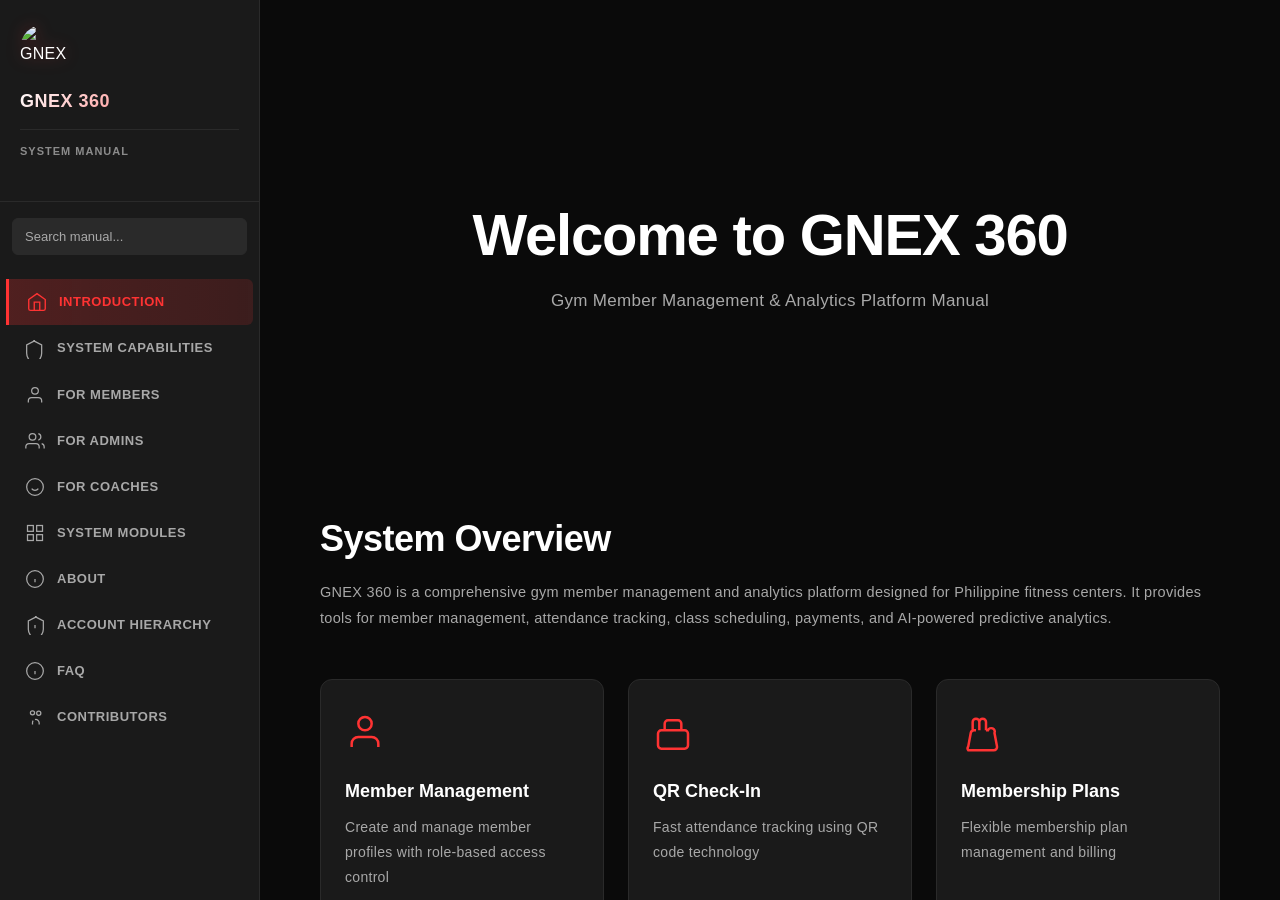
==== Gnex360/index.html @ acec3e0f "Add files via upload" ====
<!DOCTYPE html>
<html lang="en">
<head>
    <meta charset="UTF-8">
    <meta name="viewport" content="width=device-width, initial-scale=1.0">
    <title>GNEX 360 - System Manual</title>
    <link rel="stylesheet" href="styles.css">
</head>
<body>
    <div class="container">
        <!-- Sidebar -->
        <aside class="sidebar">
            <!-- Logo Section -->
            <div class="logo-section">
                <div class="logo-container">
                    <img src="https://scontent.fmnl37-1.fna.fbcdn.net/v/t39.30808-6/274223784_134055269112617_564558997834170197_n.jpg?stp=dst-jpg_s552x414_tt6&_nc_cat=106&ccb=1-7&_nc_sid=a5f93a&_nc_eui2=AeH3080H6c5a3eDKCH5z92EjWCpE5s9rPWRYKkTmz2s9ZCOV8AfojFHNvd81V0Xsh3YiDcoR2TvLpy9w9RnrKE6u&_nc_ohc=WpqHbt-pTloQ7kNvwGvZFoF&_nc_oc=AdqAHg1-_pejl3LGb_GkeNPD6ACOFh6kgPyV4IxXcHuhJ8oRmQb_7lHNhnO4PVf3rjY&_nc_zt=23&_nc_ht=scontent.fmnl37-1.fna&_nc_gid=y3ad-XZBX6ON-wD6HbSf5A&_nc_ss=7b2a8&oh=00_Af-70VdRPmS4MPUmzSLh8bioOigJ4PVKL8dpC4LrlKVVaA&oe=6A213E15" alt="GNEX 360" class="logo">
                </div>
                <h1 class="logo-text">GNEX 360</h1>
                <div class="divider"></div>
                <p class="subtitle">SYSTEM MANUAL</p>
            </div>

            <!-- Search -->
            <div class="search-box">
                <input type="text" placeholder="Search manual..." id="searchInput">
            </div>

            <!-- Navigation Menu -->
            <nav class="nav-menu">
                <a href="#introduction" class="nav-item active">
                    <svg class="icon" viewBox="0 0 24 24" fill="none" stroke="currentColor" stroke-width="2">
                        <path d="M3 9l9-7 9 7v11a2 2 0 0 1-2 2H5a2 2 0 0 1-2-2z"></path>
                        <polyline points="9 22 9 12 15 12 15 22"></polyline>
                    </svg>
                    <span class="label">INTRODUCTION</span>
                </a>
                <a href="#capabilities" class="nav-item">
                    <svg class="icon" viewBox="0 0 24 24" fill="none" stroke="currentColor" stroke-width="2">
                        <path d="M12 2L2 7v10c0 5.55 3.84 10.74 9 12 5.16-1.26 9-6.45 9-12V7l-10-5z"></path>
                    </svg>
                    <span class="label">SYSTEM CAPABILITIES</span>
                </a>
                <a href="#for-members" class="nav-item">
                    <svg class="icon" viewBox="0 0 24 24" fill="none" stroke="currentColor" stroke-width="2">
                        <path d="M20 21v-2a4 4 0 0 0-4-4H8a4 4 0 0 0-4 4v2"></path>
                        <circle cx="12" cy="7" r="4"></circle>
                    </svg>
                    <span class="label">FOR MEMBERS</span>
                </a>
                <a href="#for-admins" class="nav-item">
                    <svg class="icon" viewBox="0 0 24 24" fill="none" stroke="currentColor" stroke-width="2">
                        <path d="M17 21v-2a4 4 0 0 0-4-4H5a4 4 0 0 0-4 4v2"></path>
                        <circle cx="9" cy="7" r="4"></circle>
                        <path d="M23 21v-2a4 4 0 0 0-3-3.87"></path>
                        <path d="M16 3.13a4 4 0 0 1 0 7.75"></path>
                    </svg>
                    <span class="label">FOR ADMINS</span>
                </a>
                <a href="#for-coaches" class="nav-item">
                    <svg class="icon" viewBox="0 0 24 24" fill="none" stroke="currentColor" stroke-width="2">
                        <circle cx="12" cy="12" r="10"></circle>
                        <path d="M8 14s1.5 2 4 2 4-2 4-2"></path>
                        <line x1="9" y1="9" x2="9" y2="9.01"></line>
                        <line x1="15" y1="9" x2="15" y2="9.01"></line>
                    </svg>
                    <span class="label">FOR COACHES</span>
                </a>
                <a href="#modules" class="nav-item">
                    <svg class="icon" viewBox="0 0 24 24" fill="none" stroke="currentColor" stroke-width="2">
                        <rect x="3" y="3" width="7" height="7"></rect>
                        <rect x="14" y="3" width="7" height="7"></rect>
                        <rect x="14" y="14" width="7" height="7"></rect>
                        <rect x="3" y="14" width="7" height="7"></rect>
                    </svg>
                    <span class="label">SYSTEM MODULES</span>
                </a>
                <a href="#about" class="nav-item">
                    <svg class="icon" viewBox="0 0 24 24" fill="none" stroke="currentColor" stroke-width="2">
                        <circle cx="12" cy="12" r="10"></circle>
                        <line x1="12" y1="16" x2="12" y2="12"></line>
                        <line x1="12" y1="8" x2="12.01" y2="8"></line>
                    </svg>
                    <span class="label">ABOUT</span>
                </a>
                <a href="#hierarchy" class="nav-item">
                    <svg class="icon" viewBox="0 0 24 24" fill="none" stroke="currentColor" stroke-width="2">
                        <path d="M12 2L22 7v10c0 5.55-4.03 10.35-9 10.94-4.97-.59-9-5.39-9-10.94V7l10-5z"></path>
                        <line x1="12" y1="12" x2="12" y2="16"></line>
                    </svg>
                    <span class="label">ACCOUNT HIERARCHY</span>
                </a>
                <a href="#faq" class="nav-item">
                    <svg class="icon" viewBox="0 0 24 24" fill="none" stroke="currentColor" stroke-width="2">
                        <circle cx="12" cy="12" r="10"></circle>
                        <path d="M12 16v-4"></path>
                        <path d="M12 8h.01"></path>
                    </svg>
                    <span class="label">FAQ</span>
                </a>
                <a href="#contributors" class="nav-item">
                    <svg class="icon" viewBox="0 0 24 24" fill="none" stroke="currentColor" stroke-width="2">
                        <path d="M17 21v-2a4 4 0 0 0-5-3.87"></path>
                        <path d="M9 21v-2a4 4 0 0 1 .764-2.558"></path>
                        <circle cx="16.5" cy="7.5" r="2.5"></circle>
                        <circle cx="9" cy="7" r="2.5"></circle>
                    </svg>
                    <span class="label">CONTRIBUTORS</span>
                </a>
            </nav>
        </aside>

        <!-- Main Content -->
        <main class="main-content">
            <!-- Introduction Section -->
            <section class="content-section" id="introduction">
                <div class="hero-banner">
                    <h1>Welcome to GNEX 360</h1>
                    <p>Gym Member Management & Analytics Platform Manual</p>
                </div>

                <div class="content-wrapper">
                    <h2>System Overview</h2>
                    <p>GNEX 360 is a comprehensive gym member management and analytics platform designed for Philippine fitness centers. It provides tools for member management, attendance tracking, class scheduling, payments, and AI-powered predictive analytics.</p>
                    
                    <div class="features-grid">
                        <div class="feature-card">
                            <svg class="feature-icon" viewBox="0 0 24 24" fill="none" stroke="currentColor" stroke-width="2">
                                <path d="M20 21v-2a4 4 0 0 0-4-4H8a4 4 0 0 0-4 4v2"></path>
                                <circle cx="12" cy="7" r="4"></circle>
                            </svg>
                            <h3>Member Management</h3>
                            <p>Create and manage member profiles with role-based access control</p>
                        </div>
                        <div class="feature-card">
                            <svg class="feature-icon" viewBox="0 0 24 24" fill="none" stroke="currentColor" stroke-width="2">
                                <rect x="3" y="11" width="18" height="11" rx="2" ry="2"></rect>
                                <path d="M7 11V7a2 2 0 0 1 2-2h6a2 2 0 0 1 2 2v4"></path>
                            </svg>
                            <h3>QR Check-In</h3>
                            <p>Fast attendance tracking using QR code technology</p>
                        </div>
                        <div class="feature-card">
                            <svg class="feature-icon" viewBox="0 0 24 24" fill="none" stroke="currentColor" stroke-width="2">
                                <path d="M9 11H7.82a2 2 0 0 0-1.97 1.63l-1.5 8A2 2 0 0 0 4.37 23h15.26a2 2 0 0 0 1.97-2.37l-1.5-8A2 2 0 0 0 16.18 11H15m0 0V6a2 2 0 1 0-4 0v5m0 0V6a2 2 0 1 0-4 0v5"></path>
                            </svg>
                            <h3>Membership Plans</h3>
                            <p>Flexible membership plan management and billing</p>
                        </div>
                        <div class="feature-card">
                            <svg class="feature-icon" viewBox="0 0 24 24" fill="none" stroke="currentColor" stroke-width="2">
                                <line x1="12" y1="5" x2="12" y2="19"></line>
                                <polyline points="19 12 12 19 5 12"></polyline>
                            </svg>
                            <h3>Analytics</h3>
                            <p>AI-powered predictive analytics and reporting</p>
                        </div>
                    </div>
                </div>
            </section>

            <!-- Capabilities Section -->
            <section class="content-section" id="capabilities">
                <div class="content-wrapper">
                    <h2>System Capabilities</h2>
                    <p>GNEX 360 is built with comprehensive features to manage the full gym lifecycle.</p>
                    
                    <div class="capabilities-grid">
                        <div class="capability-card">
                            <div class="capability-header">
                                <svg class="capability-icon" viewBox="0 0 24 24" fill="none" stroke="currentColor" stroke-width="2">
                                    <path d="M20 21v-2a4 4 0 0 0-4-4H8a4 4 0 0 0-4 4v2"></path>
                                    <circle cx="12" cy="7" r="4"></circle>
                                </svg>
                            </div>
                            <h3>Member Management</h3>
                            <p>Create and manage a full hierarchy of member accounts with role-based access control.</p>
                            <div>
                                <a href="docs/member-management.html" class="view-docs-btn">View Docs -></a>
                            </div>
                        </div>
                        <div class="capability-card">
                            <div class="capability-header">
                                <svg class="capability-icon" viewBox="0 0 24 24" fill="none" stroke="currentColor" stroke-width="2">
                                    <rect x="3" y="11" width="18" height="11" rx="2" ry="2"></rect>
                                    <path d="M7 11V7a2 2 0 0 1 2-2h6a2 2 0 0 1 2 2v4"></path>
                                </svg>
                            </div>
                            <h3>QR Check-In System</h3>
                            <p>Fast and efficient attendance tracking using QR codes.</p>
                            <div>
                                <a href="docs/qr-checkin.html" class="view-docs-btn">View Docs -></a>
                            </div>
                        </div>
                        <div class="capability-card">
                            <div class="capability-header">
                                <svg class="capability-icon" viewBox="0 0 24 24" fill="none" stroke="currentColor" stroke-width="2">
                                    <path d="M19 11H5m14 0a2 2 0 0 1 2 2v6a2 2 0 0 1-2 2H5a2 2 0 0 1-2-2v-6a2 2 0 0 1 2-2m14 0V9a2 2 0 0 0-2-2M5 11V9a2 2 0 0 1 2-2m0 0V5a2 2 0 0 1 2-2h6a2 2 0 0 1 2 2v2M7 7h10"></path>
                                </svg>
                            </div>
                            <h3>Scheduling</h3>
                            <p>Manage class schedules and trainer availability.</p>
                            <div>
                                <a href="docs/scheduling.html" class="view-docs-btn">View Docs -></a>
                            </div>
                        </div>
                        <div class="capability-card">
                            <div class="capability-header">
                                <svg class="capability-icon" viewBox="0 0 24 24" fill="none" stroke="currentColor" stroke-width="2">
                                    <line x1="12" y1="5" x2="12" y2="19"></line>
                                    <polyline points="19 12 12 19 5 12"></polyline>
                                </svg>
                            </div>
                            <h3>Analytics & Reports</h3>
                            <p>Comprehensive reporting with predictive analytics.</p>
                            <div>
                                <a href="docs/analytics-reports.html" class="view-docs-btn">View Docs -></a>
                            </div>
                        </div>
                        <div class="capability-card">
                            <div class="capability-header">
                                <svg class="capability-icon" viewBox="0 0 24 24" fill="none" stroke="currentColor" stroke-width="2">
                                    <rect x="1" y="4" width="22" height="16" rx="2" ry="2"></rect>
                                    <path d="M1 10h22"></path>
                                </svg>
                            </div>
                            <h3>Payment Processing</h3>
                            <p>Secure payment integration for memberships and services.</p>
                            <div>
                                <a href="docs/payment-processing.html" class="view-docs-btn">View Docs -></a>
                            </div>
                        </div>
                        <div class="capability-card">
                            <div class="capability-header">
                                <svg class="capability-icon" viewBox="0 0 24 24" fill="none" stroke="currentColor" stroke-width="2">
                                    <path d="M12 22s8-4 8-10V5l-8-3-8 3v7c0 6 8 10 8 10z"></path>
                                </svg>
                            </div>
                            <h3>RBAC & Security</h3>
                            <p>Role-based access control with granular permissions.</p>
                            <div>
                                <a href="docs/rbac-security.html" class="view-docs-btn">View Docs -></a>
                            </div>
                        </div>
                    </div>
                </div>
            </section>

            <!-- For Members Section -->
            <section class="content-section" id="for-members">

    <div class="content-wrapper">

        <h2>For Members</h2>

        <p>
            Learn how to register, activate memberships,
            access QR check-in, manage payments,
            and track attendance.
        </p>

        <div class="workflow-steps">

            <div class="step">
                <div class="step-number">1</div>
                <h3>Register</h3>
            </div>

            <div class="step">
                <div class="step-number">2</div>
                <h3>Approval</h3>
            </div>

            <div class="step">
                <div class="step-number">3</div>
                <h3>QR Access</h3>
            </div>

            <div class="step">
                <div class="step-number">4</div>
                <h3>Gym Check-In</h3>
            </div>

        </div>

        <a href="guides/member-guide.html"
           class="view-docs-btn">
            Open Member Guide →
        </a>

    </div>

</section>

            <!-- For Admins Section -->
            <section class="content-section" id="for-admins">
                <div class="content-wrapper">
                    <h2>For Administrators</h2>
                    <p>Administrators oversee system operations including resource management, approvals, member management, and reporting.</p>
                    <p style="margin-top: 1rem;">Key responsibilities include:</p>
                    <ul class="admin-list">
                        <li>Manage member accounts and permissions</li>
                        <li>Approve membership requests and payments</li>
                        <li>Oversee class scheduling and coach assignments</li>
                        <li>Generate reports and analytics</li>
                        <li>Manage system settings and security</li>
                    </ul>
                </div>
                <a href="guides/admin-guide.html"
   class="view-docs-btn">
    Open Administrator Guide →
</a>
            </section>

            <!-- For Coaches Section -->
            <section class="content-section" id="for-coaches">
                <div class="content-wrapper">
                    <h2>For Coaches</h2>
                    <p>Coaches can manage their schedules, track member progress, and communicate with members through GNEX 360.</p>
                    <p style="margin-top: 1rem;">Coach features include:</p>
                    <ul class="coach-list">
                        <li>View and manage assigned classes</li>
                        <li>Track member attendance</li>
                        <li>Record member progress</li>
                        <li>Communicate with members</li>
                    </ul>
                </div>
                <a href="guides/coach-guide.html"
   class="view-docs-btn">
    Open Coach Guide →
</a>
            </section>

            <!-- Modules Section -->
            <section class="content-section" id="modules">
                <div class="content-wrapper">
                    <h2>System Modules</h2>
                    <p>GNEX 360 consists of modular components that work together seamlessly.</p>
                    
                    <div class="modules-grid">
                        <div class="module-card">
                            <h3>Members Module</h3>
                            <p>Manage member profiles, account creation, and member lifecycle.</p>
                            <span class="module-type">CORE</span>
                        </div>
                        <div class="module-card">
                            <h3>Employees Module</h3>
                            <p>Manage coaches and staff with role-based permissions.</p>
                            <span class="module-type">ADMIN</span>
                        </div>
                        <div class="module-card">
                            <h3>Memberships Module</h3>
                            <p>Create and manage membership plans and subscriptions.</p>
                            <span class="module-type">BILLING</span>
                        </div>
                        <div class="module-card">
                            <h3>Attendance Module</h3>
                            <p>Track member check-ins and attendance history.</p>
                            <span class="module-type">TRACKING</span>
                        </div>
                        <div class="module-card">
                            <h3>Analytics Module</h3>
                            <p>Generate reports and predictive analytics.</p>
                            <span class="module-type">INSIGHTS</span>
                        </div>
                        <div class="module-card">
                            <h3>Payments Module</h3>
                            <p>Process payments and manage billing.</p>
                            <span class="module-type">PAYMENTS</span>
                        </div>
                    </div>
                </div>
            </section>

            <!-- About Section -->
            <section class="content-section" id="about">
                <div class="content-wrapper">
                    <h2>About GNEX 360</h2>
                    
                    <div class="about-section">
                        <h3>System Purpose</h3>
                        <p>GNEX 360 is designed to bring structure, accountability, and clarity to how fitness centers manage members, staff, and resources. It replaces fragmented manual processes with a unified, professional platform.</p>
                    </div>

                    <div class="about-section">
                        <h3>Who It Serves</h3>
                        <p>GNEX 360 supports fitness center operators, coaches, and members by providing clear workflows for member registration, attendance tracking, scheduling, and analytics-driven insights.</p>
                    </div>

                    <div class="about-section">
                        <h3>Guiding Principles</h3>
                        <ul>
                            <li>Simplified member workflows</li>
                            <li>Role-based access and accountability</li>
                            <li>Transparent approval and tracking mechanisms</li>
                            <li>Comprehensive analytics and reporting</li>
                            <li>Security and data protection</li>
                        </ul>
                    </div>
                </div>
            </section>

            <!-- Account Hierarchy Section -->
            <section class="content-section" id="hierarchy">
                <div class="content-wrapper">
                    <h2>Account Hierarchy</h2>
                    <p>GNEX 360 follows a role-based hierarchy with defined access levels and permissions.</p>
                    
                    <div class="hierarchy-cards">
                        <div class="hierarchy-card">
                            <h3>Super Admin</h3>
                            <p>System-wide access and configuration</p>
                        </div>
                        <div class="hierarchy-card">
                            <h3>Admin</h3>
                            <p>Gym operations and member management</p>
                        </div>
                        <div class="hierarchy-card">
                            <h3>Coach</h3>
                            <p>Class scheduling and member tracking</p>
                        </div>
                        <div class="hierarchy-card">
                            <h3>Member</h3>
                            <p>Personal account and membership management</p>
                        </div>
                    </div>
                </div>
            </section>

            <!-- FAQ Section -->
            <section class="content-section" id="faq">
                <div class="content-wrapper">
                    <h2>Frequently Asked Questions</h2>
                    
                    <div class="faq-section">
                        <h3>For Members</h3>
                        <div class="faq-item">
                            <div class="faq-question">
                                <span class="faq-number">01</span>
                                <span>How do I register as a member?</span>
                            </div>
                            <div class="faq-answer">
                                <p>Visit the gym or use the GNEX 360 app to create an account. An administrator will verify your details and activate your membership.</p>
                            </div>
                        </div>
                        <div class="faq-item">
                            <div class="faq-question">
                                <span class="faq-number">02</span>
                                <span>Can I change my membership plan?</span>
                            </div>
                            <div class="faq-answer">
                                <p>Yes, you can request a plan change through your account. An administrator will review and approve the change.</p>
                            </div>
                        </div>
                        <div class="faq-item">
                            <div class="faq-question">
                                <span class="faq-number">03</span>
                                <span>How does QR check-in work?</span>
                            </div>
                            <div class="faq-answer">
                                <p>Simply scan the gym's QR code at check-in using the GNEX 360 app or a standard QR scanner. Your attendance will be automatically recorded.</p>
                            </div>
                        </div>
                        <div class="faq-item">
                            <div class="faq-question">
                                <span class="faq-number">04</span>
                                <span>Where can I view my progress?</span>
                            </div>
                            <div class="faq-answer">
                                <p>Your attendance history, progress tracking, and analytics are available in your member dashboard.</p>
                            </div>
                        </div>
                    </div>

                    <div class="faq-section">
                        <h3>For Administrators</h3>
                        <div class="faq-item">
                            <div class="faq-question">
                                <span class="faq-number">01</span>
                                <span>How do I approve member registrations?</span>
                            </div>
                            <div class="faq-answer">
                                <p>Navigate to the Approvals section in your admin dashboard. Review pending registrations and click Approve or Reject.</p>
                            </div>
                        </div>
                        <div class="faq-item">
                            <div class="faq-question">
                                <span class="faq-number">02</span>
                                <span>Can I generate attendance reports?</span>
                            </div>
                            <div class="faq-answer">
                                <p>Yes, the Reports module provides customizable attendance reports, member analytics, and billing summaries.</p>
                            </div>
                        </div>
                        <div class="faq-item">
                            <div class="faq-question">
                                <span class="faq-number">03</span>
                                <span>How do I manage coaches?</span>
                            </div>
                            <div class="faq-answer">
                                <p>Use the Employees module to add, edit, and manage coaches. Assign them to classes and set their permissions.</p>
                            </div>
                        </div>
                        <div class="faq-item">
                            <div class="faq-question">
                                <span class="faq-number">04</span>
                                <span>Is member data secure?</span>
                            </div>
                            <div class="faq-answer">
                                <p>Yes, GNEX 360 uses role-based access control, encryption, and follows security best practices to protect member data.</p>
                            </div>
                        </div>
                    </div>
                </div>
            </section>

            <!-- Contributors Section -->
            <section class="content-section" id="contributors">
                <div class="content-wrapper">
                    <h2>Our Team</h2>
                    <p>The team behind GNEX 360</p>
                    
                    <div class="contributors-grid">
                        <div class="contributor-card">
                            <div class="contributor-avatar">AD</div>
                            <h3>Adrian Aldave</h3>
                            <p>Project Manager <br> Developer
                            </p>
                        </div>
                        <div class="contributor-card">
                            <div class="contributor-avatar">KA</div>
                            <h3>Karmelo Andrei Cortes</h3>
                            <p>Full-stack Developer</p>
                        </div>
                        <div class="contributor-card">
                            <div class="contributor-avatar">PM</div>
                            <h3>Phol Mari Garcia</h3>
                            <p>QA Specialist</p>
                        </div>
                        <div class="contributor-card">
                            <div class="contributor-avatar">DC</div>
                            <h3>Dawn Carla Germones</h3>
                            <p>Documentation</p>
                        </div>
                    </div>
                </div>
            </section>

            <!-- Footer -->
            <footer class="footer">
                <p>&copy; 2026 GNEX 360. All rights reserved.</p>
            </footer>
        </main>
    </div>

    <script src="script.js"></script>
</body>
</html>
---- Gnex360/styles.css ----
* {
    margin: 0;
    padding: 0;
    box-sizing: border-box;
}

:root {
    --primary-red: #ff3333;
    --dark-bg: #0a0a0a;
    --gray-light: #1a1a1a;
    --gray-medium: #2a2a2a;
    --gray-dark: #333333;
    --text-primary: #ffffff;
    --text-secondary: #a8a8a8;
    --border-color: #2a2a2a;
    --accent-red: #ff4444;
}

html {
    scroll-behavior: smooth;
}

body {
    font-family: -apple-system, BlinkMacSystemFont, 'Segoe UI', Roboto, 'Helvetica Neue', sans-serif;
    background-color: var(--dark-bg);
    color: var(--text-primary);
    line-height: 1.7;
    letter-spacing: 0.3px;
    height: 100vh;
    overflow: hidden;
}

.container {
    display: flex;
    height: 100vh;
    width: 100%;
}

/* SIDEBAR */
.sidebar {
    width: 260px;
    background-color: var(--gray-light);
    border-right: 1px solid var(--border-color);
    padding: 0;
    display: flex;
    flex-direction: column;
    position: fixed;
    height: 100vh;
    left: 0;
    top: 0;
    z-index: 1000;
    overflow-y: auto;
    backdrop-filter: blur(10px);
}

.sidebar::-webkit-scrollbar {
    width: 6px;
}

.sidebar::-webkit-scrollbar-track {
    background: transparent;
}

.sidebar::-webkit-scrollbar-thumb {
    background: var(--gray-medium);
    border-radius: 3px;
}

.sidebar::-webkit-scrollbar-thumb:hover {
    background: var(--primary-red);
}

/* Logo Section */
.logo-section {
    padding: 28px 20px;
    border-bottom: 1px solid var(--border-color);
    flex-shrink: 0;
}

.logo-container {
    display: flex;
    width: 50px;
    height: 50px;
    margin-bottom: 14px;
    justify-content: center;
    align-content: center;
    transition: transform 0.3s ease;
}

.logo-container:hover {
    transform: scale(1.05);
}

.logo {
    width: 100px;
    height: 100px;
    object-fit: contain;
    border-radius: 50%;
    filter: drop-shadow(0 0 8px rgba(255, 51, 51, 0.3));
}

.logo-text {
    font-size: 16px;
    font-weight: 700;
    margin-bottom: 10px;
    letter-spacing: 0.8px;
    background: linear-gradient(135deg, var(--text-primary) 0%, var(--accent-red) 100%);
    -webkit-background-clip: text;
    -webkit-text-fill-color: transparent;
    background-clip: text;
}

.divider {
    width: 100%;
    height: 1px;
    background: linear-gradient(90deg, transparent, var(--border-color), transparent);
    margin: 12px 0;
}

.subtitle {
    font-size: 10px;
    letter-spacing: 1.5px;
    color: var(--text-secondary);
    text-transform: uppercase;
    font-weight: 700;
    opacity: 0.8;
}

/* Search Box */
.search-box {
    padding: 16px 12px;
    flex-shrink: 0;
}

.search-box input {
    width: 100%;
    background-color: rgba(42, 42, 42, 0.5);
    border: 1px solid var(--border-color);
    color: var(--text-primary);
    padding: 10px 12px;
    border-radius: 6px;
    font-size: 13px;
    transition: all 0.3s ease;
}

.search-box input::placeholder {
    color: var(--text-secondary);
}

.search-box input:focus {
    outline: none;
    border-color: var(--primary-red);
    background-color: rgba(255, 51, 51, 0.05);
    box-shadow: 0 0 0 3px rgba(255, 51, 51, 0.1);
}

/* Navigation Menu */
.nav-menu {
    flex: 1;
    display: flex;
    flex-direction: column;
    gap: 0;
    padding: 8px 0;
    overflow-y: auto;
}

.nav-menu::-webkit-scrollbar {
    width: 6px;
}

.nav-menu::-webkit-scrollbar-thumb {
    background: var(--gray-medium);
    border-radius: 3px;
}

.nav-item {
    display: flex;
    align-items: center;
    gap: 12px;
    padding: 13px 16px;
    color: var(--text-secondary);
    text-decoration: none;
    font-size: 13px;
    font-weight: 600;
    letter-spacing: 0.4px;
    cursor: pointer;
    transition: all 0.25s ease;
    border-left: 3px solid transparent;
    position: relative;
    margin: 0 6px;
    border-radius: 0 6px 6px 0;
}

.nav-item:hover {
    background-color: rgba(255, 51, 51, 0.08);
    color: var(--text-primary);
    padding-left: 18px;
}

.nav-item.active {
    background: linear-gradient(90deg, rgba(255, 51, 51, 0.15) 0%, rgba(255, 51, 51, 0.05) 100%);
    color: var(--primary-red);
    border-left-color: var(--primary-red);
    padding-left: 18px;
    font-weight: 700;
}

.nav-item .icon {
    width: 18px;
    height: 18px;
    flex-shrink: 0;
    stroke: currentColor;
    stroke-width: 1.5;
    transition: transform 0.2s ease;
}

.nav-item.active .icon {
    transform: scaleX(1.1);
}

.nav-item .label {
    white-space: nowrap;
    overflow: hidden;
    text-overflow: ellipsis;
}

/* MAIN CONTENT */
.main-content {
    flex: 1;
    margin-left: 260px;
    background-color: var(--dark-bg);
    overflow-y: auto;
    height: 100vh;
    scroll-behavior: smooth;
}

.main-content::-webkit-scrollbar {
    width: 8px;
}

.main-content::-webkit-scrollbar-track {
    background: transparent;
}

.main-content::-webkit-scrollbar-thumb {
    background: var(--gray-medium);
    border-radius: 4px;
}

.main-content::-webkit-scrollbar-thumb:hover {
    background: var(--primary-red);
}

/* Content Section */
.content-section {
    padding: 80px 60px;
    scroll-margin-top: 80px;
}

.content-wrapper {
    max-width: 1200px;
    margin: 0 auto;
    width: 100%;
}

/* Hero Banner */
.hero-banner {
    text-align: center;
    padding: 120px 40px;
    /* background: linear-gradient(
        135deg,
        rgba(255, 51, 51, 0.05) 0%,
        rgba(0, 0, 0, 0.5) 100%
    ); */
    background-image: url(https://i.pinimg.com/736x/f5/c8/16/f5c8168fe319e0aa392db6d4662c64bf.jpg);
    background-size: cover;
    background-position: center;
    background-repeat: no-repeat;
    border-radius: 12px;
    margin-bottom: 80px;
}

.hero-banner h1 {
    font-size: 58px;
    font-weight: 700;
    margin-bottom: 16px;
    letter-spacing: -1.2px;
    line-height: 1.2;
}

.hero-banner p {
    font-size: 17px;
    color: var(--text-secondary);
    max-width: 600px;
    margin: 0 auto;
    line-height: 1.8;
}

/* Headings */
h2 {
    font-size: 38px;
    font-weight: 700;
    margin-bottom: 20px;
    letter-spacing: -0.6px;
    line-height: 1.3;
}

h3 {
    font-size: 17px;
    font-weight: 700;
    letter-spacing: 0px;
}

p {
    color: var(--text-secondary);
    line-height: 1.8;
    margin-bottom: 16px;
    font-size: 14.5px;
}

/* Features Grid */
.features-grid {
    display: grid;
    grid-template-columns: repeat(auto-fit, minmax(280px, 1fr));
    gap: 20px;
    margin-top: 48px;
}

.feature-card {
    background-color: rgba(26, 26, 26, 0.5);
    border: 1px solid var(--border-color);
    padding: 32px 24px;
    border-radius: 12px;
    transition: all 0.35s cubic-bezier(0.33, 0.66, 0.66, 1);
}

.feature-card:hover {
    border-color: var(--primary-red);
    transform: translateY(-6px);
    background-color: rgba(26, 26, 26, 0.8);
    box-shadow: 0 16px 32px rgba(255, 51, 51, 0.15);
}

.feature-icon {
    width: 40px;
    height: 40px;
    color: var(--primary-red);
    margin-bottom: 18px;
    stroke-width: 1.5;
    transition: transform 0.3s ease;
}

.feature-card:hover .feature-icon {
    transform: scale(1.15);
}

.feature-card h3 {
    margin-bottom: 10px;
    color: var(--text-primary);
}

.feature-card p {
    font-size: 14px;
}

/* Capabilities Grid */
.capabilities-grid {
    display: grid;
    grid-template-columns: repeat(auto-fit, minmax(300px, 1fr));
    gap: 20px;
    margin-top: 48px;
}

.capability-card {
    background-color: rgba(26, 26, 26, 0.5);
    border: 1px solid var(--border-color);
    padding: 32px 24px;
    border-radius: 12px;
    transition: all 0.35s cubic-bezier(0.33, 0.66, 0.66, 1);
}

.capability-card:hover {
    border-color: var(--primary-red);
    background-color: rgba(255, 51, 51, 0.02);
    transform: translateY(-4px);
}

.capability-header {
    width: 52px;
    height: 52px;
    background: linear-gradient(135deg, rgba(255, 51, 51, 0.15), rgba(255, 51, 51, 0.05));
    border-radius: 10px;
    display: flex;
    align-items: center;
    justify-content: center;
    margin-bottom: 18px;
    transition: all 0.3s ease;
}

.capability-card:hover .capability-header {
    background: linear-gradient(135deg, rgba(255, 51, 51, 0.2), rgba(255, 51, 51, 0.1));
}

.capability-icon {
    width: 28px;
    height: 28px;
    color: var(--primary-red);
    stroke-width: 1.5;
}

.capability-card h3 {
    margin-bottom: 10px;
    color: var(--text-primary);
}

.capability-card p {
    font-size: 14px;
    margin-bottom: 16px;
}

.view-docs {
    color: var(--primary-red);
    text-decoration: none;
    font-size: 13px;
    font-weight: 700;
    transition: all 0.25s ease;
    display: inline-flex;
    align-items: center;
}

.view-docs:hover {
    margin-left: 6px;
    opacity: 0.8;
}
.view-docs-btn {
    display: inline-block;
    margin-top: 20px;
    padding: 10px 18px;

    background: rgba(255, 51, 51, 0.1);
    border: 1px solid rgba(255, 51, 51, 0.3);

    color: #ff3333;
    text-decoration: none;
    font-weight: 600;
    border-radius: 8px;

    transition: all 0.3s ease;
}

.view-docs-btn:hover {
    background: #ff3333;
    color: white;
    transform: translateY(-2px);
    box-shadow: 0 8px 20px rgba(255, 51, 51, 0.3);
}

/* Workflow Steps */
.workflow-steps {
    display: grid;
    grid-template-columns: repeat(auto-fit, minmax(240px, 1fr));
    gap: 24px;
    margin-top: 48px;
}

.step {
    background-color: rgba(26, 26, 26, 0.5);
    border: 1px solid var(--border-color);
    padding: 32px 24px;
    border-radius: 12px;
    text-align: center;
    transition: all 0.35s ease;
    position: relative;
}

.step:hover {
    border-color: var(--primary-red);
    transform: translateY(-4px);
}

.step-number {
    width: 52px;
    height: 52px;
    background: linear-gradient(135deg, var(--primary-red), var(--accent-red));
    color: white;
    border-radius: 50%;
    display: flex;
    align-items: center;
    justify-content: center;
    font-size: 24px;
    font-weight: 700;
    margin: 0 auto 18px;
    box-shadow: 0 8px 16px rgba(255, 51, 51, 0.3);
}

.step h3 {
    margin-bottom: 10px;
    color: var(--text-primary);
}

.step p {
    font-size: 14px;
}

/* Admin & Coach Lists */
.admin-list,
.coach-list {
    list-style: none;
    padding-left: 0;
    margin-top: 16px;
}

.admin-list li,
.coach-list li {
    padding: 10px 0 10px 28px;
    position: relative;
    color: var(--text-secondary);
    transition: all 0.2s ease;
}

.admin-list li:hover,
.coach-list li:hover {
    color: var(--text-primary);
    margin-left: 4px;
}

.admin-list li::before,
.coach-list li::before {
    content: '→';
    position: absolute;
    left: 0;
    color: var(--primary-red);
    font-weight: bold;
}

/* Modules Grid */
.modules-grid {
    display: grid;
    grid-template-columns: repeat(auto-fit, minmax(280px, 1fr));
    gap: 20px;
    margin-top: 48px;
}

.module-card {
    background-color: rgba(26, 26, 26, 0.5);
    border: 1px solid var(--border-color);
    padding: 28px 24px;
    border-radius: 12px;
    transition: all 0.35s cubic-bezier(0.33, 0.66, 0.66, 1);
}

.module-card:hover {
    border-color: var(--primary-red);
    transform: translateY(-4px);
}

.module-card h3 {
    margin-bottom: 10px;
    color: var(--text-primary);
}

.module-card p {
    font-size: 14px;
    margin-bottom: 16px;
}

.module-type {
    display: inline-block;
    font-size: 10px;
    font-weight: 700;
    letter-spacing: 1.2px;
    text-transform: uppercase;
    padding: 6px 12px;
    background: linear-gradient(135deg, rgba(255, 51, 51, 0.1), rgba(255, 51, 51, 0.05));
    color: var(--primary-red);
    border-radius: 4px;
    border: 1px solid rgba(255, 51, 51, 0.15);
}

/* About Sections */
.about-section {
    margin-bottom: 40px;
}

.about-section h3 {
    color: var(--primary-red);
    margin-bottom: 16px;
    font-size: 18px;
}

.about-section ul {
    list-style: none;
    padding-left: 0;
}

.about-section li {
    padding: 10px 0 10px 28px;
    position: relative;
    color: var(--text-secondary);
    transition: all 0.2s ease;
}

.about-section li:hover {
    color: var(--text-primary);
    margin-left: 4px;
}

.about-section li::before {
    content: '✓';
    position: absolute;
    left: 0;
    color: var(--primary-red);
    font-weight: bold;
}

/* Hierarchy Cards */
.hierarchy-cards {
    display: grid;
    grid-template-columns: repeat(auto-fit, minmax(220px, 1fr));
    gap: 20px;
    margin-top: 48px;
}

.hierarchy-card {
    background: linear-gradient(135deg, rgba(255, 51, 51, 0.08) 0%, transparent 100%);
    border: 1px solid var(--border-color);
    padding: 28px 24px;
    border-radius: 12px;
    text-align: center;
    transition: all 0.35s ease;
}

.hierarchy-card:hover {
    border-color: var(--primary-red);
    transform: translateY(-4px);
    background: linear-gradient(135deg, rgba(255, 51, 51, 0.12) 0%, rgba(255, 51, 51, 0.02) 100%);
}

.hierarchy-card h3 {
    margin-bottom: 10px;
    color: var(--primary-red);
}

.hierarchy-card p {
    font-size: 14px;
}

/* FAQ Section */
.faq-section {
    margin-bottom: 48px;
}

.faq-section h3 {
    color: var(--primary-red);
    margin-bottom: 24px;
    font-size: 18px;
}

.faq-item {
    background-color: rgba(26, 26, 26, 0.5);
    border: 1px solid var(--border-color);
    border-radius: 10px;
    margin-bottom: 12px;
    overflow: hidden;
    transition: all 0.25s ease;
}

.faq-item:hover {
    border-color: var(--primary-red);
    background-color: rgba(26, 26, 26, 0.7);
}

.faq-question {
    display: flex;
    align-items: center;
    gap: 16px;
    padding: 20px 24px;
    cursor: pointer;
    font-weight: 600;
    font-size: 15px;
    user-select: none;
    transition: all 0.2s ease;
    color: var(--text-primary);
}

.faq-question:hover {
    background-color: rgba(255, 51, 51, 0.05);
}

.faq-number {
    color: var(--primary-red);
    font-weight: 700;
    font-size: 16px;
    flex-shrink: 0;
    display: flex;
    align-items: center;
    justify-content: center;
    width: 28px;
    height: 28px;
    border-radius: 50%;
    background-color: rgba(255, 51, 51, 0.1);
}

.faq-answer {
    max-height: 0;
    overflow: hidden;
    opacity: 0;
    padding: 0 24px;
    transition: all 0.3s ease;
    color: var(--text-secondary);
}

.faq-answer p {
    margin-bottom: 0;
}

.faq-item.open .faq-answer {
    max-height: 500px;
    opacity: 1;
    padding: 0 24px 20px 24px;
}

/* Contributors Grid */
.contributors-grid {
    display: grid;
    grid-template-columns: repeat(auto-fit, minmax(220px, 1fr));
    gap: 20px;
    margin-top: 48px;
}

.contributor-card {
    background-color: rgba(26, 26, 26, 0.5);
    border: 1px solid var(--border-color);
    padding: 28px 24px;
    border-radius: 12px;
    text-align: center;
    transition: all 0.35s cubic-bezier(0.33, 0.66, 0.66, 1);
}

.contributor-card:hover {
    border-color: var(--primary-red);
    transform: translateY(-6px);
    background-color: rgba(26, 26, 26, 0.8);
}

.contributor-avatar {
    width: 64px;
    height: 64px;
    background: linear-gradient(135deg, var(--primary-red), var(--accent-red));
    border-radius: 50%;
    display: flex;
    align-items: center;
    justify-content: center;
    font-weight: 700;
    font-size: 20px;
    margin: 0 auto 16px;
    color: white;
    box-shadow: 0 8px 16px rgba(255, 51, 51, 0.25);
    transition: transform 0.3s ease;
}

.contributor-card:hover .contributor-avatar {
    transform: scale(1.1);
}

.contributor-card h3 {
    margin-bottom: 6px;
    color: var(--text-primary);
}

.contributor-card p {
    font-size: 13px;
    color: var(--text-secondary);
}

/* Footer */
.footer {
    background-color: rgba(26, 26, 26, 0.5);
    border-top: 1px solid var(--border-color);
    padding: 32px 24px;
    text-align: center;
    color: var(--text-secondary);
    font-size: 13px;
}

/* Responsive */
@media (max-width: 1024px) {
    .content-section {
        padding: 60px 40px;
    }

    h2 {
        font-size: 32px;
    }

    .hero-banner {
        padding: 100px 30px;
    }

    .hero-banner h1 {
        font-size: 44px;
    }
}

@media (max-width: 768px) {
    .sidebar {
        width: 240px;
    }

    .main-content {
        margin-left: 240px;
    }

    .content-section {
        padding: 40px 24px;
    }

    h2 {
        font-size: 26px;
    }

    .features-grid,
    .capabilities-grid,
    .modules-grid,
    .hierarchy-cards,
    .contributors-grid {
        grid-template-columns: 1fr;
    }

    .hero-banner h1 {
        font-size: 36px;
    }

    .hero-banner p {
        font-size: 15px;
    }
}

@media (max-width: 480px) {
    .sidebar {
        width: 0;
        transform: translateX(-100%);
        transition: transform 0.3s ease;
        z-index: 2000;
    }

    .sidebar.active {
        width: 240px;
        transform: translateX(0);
    }

    .main-content {
        margin-left: 0;
    }

    .content-section {
        padding: 24px 16px;
    }

    h2 {
        font-size: 22px;
    }

    .hero-banner h1 {
        font-size: 28px;
    }

    .hero-banner p {
        font-size: 13px;
    }
}

.container {
    display: flex;
    height: 100vh;
}

/* SIDEBAR */
.sidebar {
    width: 260px;
    background-color: var(--gray-light);
    border-right: 1px solid var(--border-color);
    padding: 0;
    display: flex;
    flex-direction: column;
    position: fixed;
    height: 100vh;
    left: 0;
    top: 0;
    z-index: 1000;
    overflow-y: auto;
}

.sidebar::-webkit-scrollbar {
    width: 6px;
}

.sidebar::-webkit-scrollbar-track {
    background: transparent;
}

.sidebar::-webkit-scrollbar-thumb {
    background: var(--gray-medium);
    border-radius: 3px;
}

.sidebar::-webkit-scrollbar-thumb:hover {
    background: var(--primary-red);
}

/* Logo Section */
.logo-section {
    padding: 24px 20px;
    border-bottom: 1px solid var(--border-color);
    flex-shrink: 0;
}

.logo-container {
    width: 50px;
    height: 50px;
    margin-bottom: 12px;
}

.logo {
    width: 100%;
    height: 100%;
    object-fit: contain;
}

.logo-text {
    font-size: 18px;
    font-weight: 700;
    margin-bottom: 12px;
    letter-spacing: 0.5px;
}

.divider {
    width: 100%;
    height: 1px;
    background: var(--border-color);
    margin: 12px 0;
}

.subtitle {
    font-size: 11px;
    letter-spacing: 1px;
    color: var(--text-secondary);
    text-transform: uppercase;
    font-weight: 600;
}

/* Search Box */
.search-box {
    padding: 16px 12px;
    flex-shrink: 0;
}

.search-box input {
    width: 100%;
    background-color: var(--gray-medium);
    border: 1px solid var(--border-color);
    color: var(--text-primary);
    padding: 10px 12px;
    border-radius: 6px;
    font-size: 13px;
    transition: all 0.2s ease;
}

.search-box input::placeholder {
    color: var(--text-secondary);
}

.search-box input:focus {
    outline: none;
    border-color: var(--primary-red);
    background-color: var(--dark-bg);
}

/* Navigation Menu */
.nav-menu {
    flex: 1;
    display: flex;
    flex-direction: column;
    gap: 0;
    padding: 8px 0;
    overflow-y: auto;
}

.nav-menu::-webkit-scrollbar {
    width: 6px;
}

.nav-menu::-webkit-scrollbar-thumb {
    background: var(--gray-medium);
    border-radius: 3px;
}

.nav-item {
    display: flex;
    align-items: center;
    gap: 12px;
    padding: 12px 16px;
    color: var(--text-secondary);
    text-decoration: none;
    font-size: 13px;
    font-weight: 600;
    letter-spacing: 0.5px;
    cursor: pointer;
    transition: all 0.2s ease;
    border-left: 3px solid transparent;
    position: relative;
}

.nav-item:hover {
    background-color: var(--gray-medium);
    color: var(--text-primary);
}

.nav-item.active {
    background-color: rgba(255, 51, 51, 0.1);
    color: var(--primary-red);
    border-left-color: var(--primary-red);
}

.nav-item .icon {
    width: 20px;
    height: 20px;
    flex-shrink: 0;
    stroke: currentColor;
}

.nav-item .label {
    white-space: nowrap;
    overflow: hidden;
    text-overflow: ellipsis;
}

/* MAIN CONTENT */
.main-content {
    flex: 1;
    margin-left: 260px;
    background-color: var(--dark-bg);
    overflow-y: auto;
    height: 100vh;
    scroll-behavior: smooth;
}

.main-content::-webkit-scrollbar {
    width: 8px;
}

.main-content::-webkit-scrollbar-track {
    background: transparent;
}

.main-content::-webkit-scrollbar-thumb {
    background: var(--gray-medium);
    border-radius: 4px;
}

.main-content::-webkit-scrollbar-thumb:hover {
    background: var(--primary-red);
}

/* Content Section */
.content-section {
    padding: 80px 60px;
    scroll-margin-top: 80px;
}

.content-wrapper {
    max-width: 1200px;
    margin: 0 auto;
    width: 100%;
}

/* Headings */
h2 {
    font-size: 36px;
    font-weight: 700;
    margin-bottom: 16px;
    letter-spacing: -0.5px;
}

h3 {
    font-size: 18px;
    font-weight: 600;
}

p {
    color: var(--text-secondary);
    line-height: 1.8;
    margin-bottom: 16px;
}

/* Features Grid */
.features-grid {
    display: grid;
    grid-template-columns: repeat(auto-fit, minmax(280px, 1fr));
    gap: 24px;
    margin-top: 48px;
}

.feature-card {
    background-color: var(--gray-light);
    border: 1px solid var(--border-color);
    padding: 32px 24px;
    border-radius: 12px;
    transition: all 0.3s ease;
}

.feature-card:hover {
    border-color: var(--primary-red);
    transform: translateY(-4px);
    box-shadow: 0 12px 24px rgba(255, 51, 51, 0.1);
}

.feature-icon {
    width: 40px;
    height: 40px;
    color: var(--primary-red);
    margin-bottom: 16px;
    stroke-width: 1.5;
}

.feature-card h3 {
    margin-bottom: 8px;
}

.feature-card p {
    font-size: 14px;
}

/* Capabilities Grid */
.capabilities-grid {
    display: grid;
    grid-template-columns: repeat(auto-fit, minmax(300px, 1fr));
    gap: 24px;
    margin-top: 48px;
}

.capability-card {
    background-color: var(--gray-light);
    border: 1px solid var(--border-color);
    padding: 32px 24px;
    border-radius: 12px;
    transition: all 0.3s ease;
}

.capability-card:hover {
    border-color: var(--primary-red);
    background-color: rgba(255, 51, 51, 0.05);
}

.capability-header {
    width: 48px;
    height: 48px;
    background-color: var(--gray-medium);
    border-radius: 8px;
    display: flex;
    align-items: center;
    justify-content: center;
    margin-bottom: 16px;
}

.capability-icon {
    width: 28px;
    height: 28px;
    color: var(--primary-red);
    stroke-width: 1.5;
}

.capability-card h3 {
    margin-bottom: 8px;
}

.capability-card p {
    font-size: 14px;
    margin-bottom: 16px;
}

.view-docs {
    color: var(--primary-red);
    text-decoration: none;
    font-size: 13px;
    font-weight: 600;
    transition: all 0.2s ease;
}

.view-docs:hover {
    margin-left: 4px;
}

/* Workflow Steps */
.workflow-steps {
    display: grid;
    grid-template-columns: repeat(auto-fit, minmax(250px, 1fr));
    gap: 32px;
    margin-top: 48px;
}

.step {
    background-color: var(--gray-light);
    border: 1px solid var(--border-color);
    padding: 32px 24px;
    border-radius: 12px;
    text-align: center;
    position: relative;
}

.step-number {
    width: 50px;
    height: 50px;
    background: linear-gradient(135deg, var(--primary-red), rgba(255, 51, 51, 0.7));
    color: white;
    border-radius: 50%;
    display: flex;
    align-items: center;
    justify-content: center;
    font-size: 24px;
    font-weight: 700;
    margin: 0 auto 16px;
}

.step h3 {
    margin-bottom: 8px;
}

.step p {
    font-size: 14px;
}

/* Admin & Coach Lists */
.admin-list,
.coach-list {
    list-style: none;
    padding-left: 0;
    margin-top: 16px;
}

.admin-list li,
.coach-list li {
    padding: 8px 0 8px 28px;
    position: relative;
    color: var(--text-secondary);
}

.admin-list li::before,
.coach-list li::before {
    content: '•';
    position: absolute;
    left: 8px;
    color: var(--primary-red);
    font-weight: bold;
}

/* Modules Grid */
.modules-grid {
    display: grid;
    grid-template-columns: repeat(auto-fit, minmax(280px, 1fr));
    gap: 24px;
    margin-top: 48px;
}

.module-card {
    background-color: var(--gray-light);
    border: 1px solid var(--border-color);
    padding: 28px 24px;
    border-radius: 12px;
    transition: all 0.3s ease;
}

.module-card:hover {
    border-color: var(--primary-red);
}

.module-card h3 {
    margin-bottom: 8px;
}

.module-card p {
    font-size: 14px;
    margin-bottom: 16px;
}

.module-type {
    display: inline-block;
    font-size: 11px;
    font-weight: 700;
    letter-spacing: 1px;
    text-transform: uppercase;
    padding: 4px 12px;
    background-color: rgba(255, 51, 51, 0.1);
    color: var(--primary-red);
    border-radius: 4px;
}

/* About Sections */
.about-section {
    margin-bottom: 32px;
}

.about-section h3 {
    color: var(--primary-red);
    margin-bottom: 12px;
    font-size: 18px;
}

.about-section ul {
    list-style: none;
    padding-left: 0;
}

.about-section li {
    padding: 8px 0 8px 28px;
    position: relative;
    color: var(--text-secondary);
}

.about-section li::before {
    content: '✓';
    position: absolute;
    left: 0;
    color: var(--primary-red);
    font-weight: bold;
}

/* Hierarchy Cards */
.hierarchy-cards {
    display: grid;
    grid-template-columns: repeat(auto-fit, minmax(220px, 1fr));
    gap: 24px;
    margin-top: 48px;
}

.hierarchy-card {
    background: linear-gradient(135deg, rgba(255, 51, 51, 0.05) 0%, transparent 100%);
    border: 1px solid var(--border-color);
    padding: 28px 24px;
    border-radius: 12px;
    text-align: center;
    transition: all 0.3s ease;
}

.hierarchy-card:hover {
    border-color: var(--primary-red);
    transform: translateY(-2px);
}

.hierarchy-card h3 {
    margin-bottom: 8px;
    color: var(--primary-red);
}

.hierarchy-card p {
    font-size: 14px;
}

/* FAQ Section */
.faq-section {
    margin-bottom: 48px;
}

.faq-section h3 {
    color: var(--primary-red);
    margin-bottom: 20px;
    font-size: 18px;
}

.faq-item {
    background-color: var(--gray-light);
    border: 1px solid var(--border-color);
    border-radius: 8px;
    margin-bottom: 12px;
    overflow: hidden;
    transition: all 0.2s ease;
}

.faq-item:hover {
    border-color: var(--primary-red);
}

.faq-question {
    display: flex;
    align-items: center;
    gap: 16px;
    padding: 20px 24px;
    cursor: pointer;
    font-weight: 600;
    font-size: 15px;
    user-select: none;
    transition: all 0.2s ease;
}

.faq-question:hover {
    background-color: var(--gray-medium);
}

.faq-number {
    color: var(--primary-red);
    font-weight: 700;
    font-size: 16px;
    flex-shrink: 0;
}

.faq-answer {
    max-height: 0;
    overflow: hidden;
    opacity: 0;
    padding: 0 24px;
    transition: all 0.3s ease;
    color: var(--text-secondary);
}

.faq-answer p {
    margin-bottom: 0;
}

.faq-item.open .faq-answer {
    max-height: 500px;
    opacity: 1;
    padding: 0 24px 20px 24px;
}

/* Contributors Grid */
.contributors-grid {
    display: grid;
    grid-template-columns: repeat(auto-fit, minmax(220px, 1fr));
    gap: 24px;
    margin-top: 48px;
}

.contributor-card {
    background-color: var(--gray-light);
    border: 1px solid var(--border-color);
    padding: 28px 24px;
    border-radius: 12px;
    text-align: center;
    transition: all 0.3s ease;
}

.contributor-card:hover {
    border-color: var(--primary-red);
    transform: translateY(-4px);
}

.contributor-avatar {
    width: 60px;
    height: 60px;
    background: linear-gradient(135deg, var(--primary-red), rgba(255, 51, 51, 0.6));
    border-radius: 50%;
    display: flex;
    align-items: center;
    justify-content: center;
    font-weight: 700;
    font-size: 18px;
    margin: 0 auto 16px;
    color: white;
}

.contributor-card h3 {
    margin-bottom: 4px;
}

.contributor-card p {
    font-size: 13px;
    color: var(--text-secondary);
}

/* Footer */
.footer {
    background-color: var(--gray-light);
    border-top: 1px solid var(--border-color);
    padding: 24px;
    text-align: center;
    color: var(--text-secondary);
    font-size: 13px;
}

/* Responsive */
@media (max-width: 1024px) {
    .content-section {
        padding: 60px 40px;
    }

    h2 {
        font-size: 28px;
    }

    .hero-banner {
        padding: 80px 30px;
    }

    .hero-banner h1 {
        font-size: 40px;
    }
}

@media (max-width: 768px) {
    .sidebar {
        width: 240px;
    }

    .main-content {
        margin-left: 240px;
    }

    .content-section {
        padding: 40px 24px;
    }

    h2 {
        font-size: 24px;
    }

    .features-grid,
    .capabilities-grid,
    .modules-grid,
    .hierarchy-cards,
    .contributors-grid {
        grid-template-columns: 1fr;
    }

    .hero-banner h1 {
        font-size: 32px;
    }

    .hero-banner p {
        font-size: 16px;
    }
}

@media (max-width: 480px) {
    .sidebar {
        width: 0;
        transform: translateX(-100%);
        transition: transform 0.3s ease;
        z-index: 2000;
    }

    .sidebar.active {
        width: 240px;
        transform: translateX(0);
    }

    .main-content {
        margin-left: 0;
    }

    .content-section {
        padding: 24px 16px;
    }

    h2 {
        font-size: 20px;
    }

    .hero-banner h1 {
        font-size: 24px;
    }

    .hero-banner p {
        font-size: 14px;
    }
}
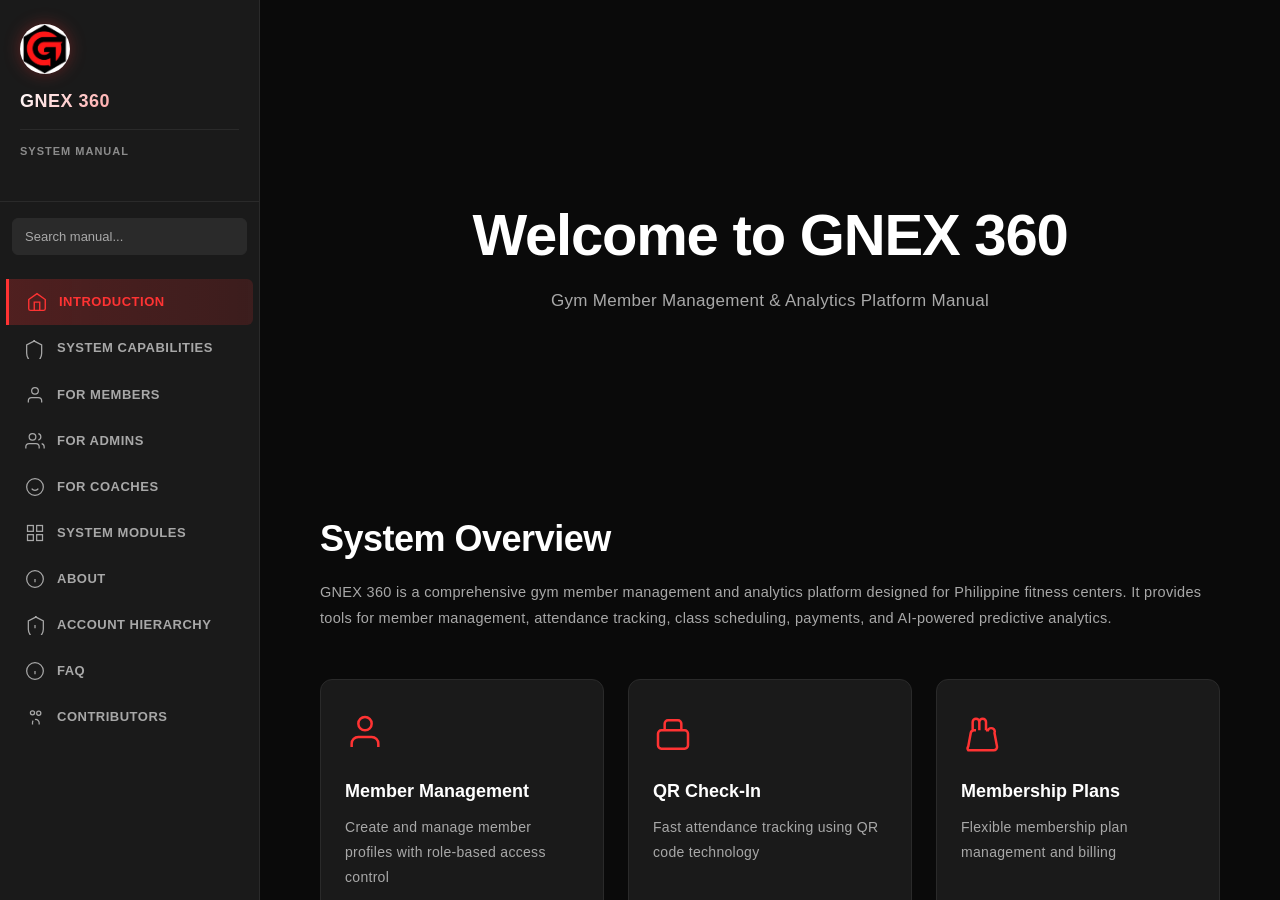
==== commit 52d78d74: "Update index.html" ====
--- a/Gnex360/index.html
+++ b/Gnex360/index.html
@@ -13,7 +13,7 @@
             <!-- Logo Section -->
             <div class="logo-section">
                 <div class="logo-container">
-                    <img src="https://scontent.fmnl37-1.fna.fbcdn.net/v/t39.30808-6/274223784_134055269112617_564558997834170197_n.jpg?stp=dst-jpg_s552x414_tt6&_nc_cat=106&ccb=1-7&_nc_sid=a5f93a&_nc_eui2=AeH3080H6c5a3eDKCH5z92EjWCpE5s9rPWRYKkTmz2s9ZCOV8AfojFHNvd81V0Xsh3YiDcoR2TvLpy9w9RnrKE6u&_nc_ohc=WpqHbt-pTloQ7kNvwGvZFoF&_nc_oc=AdqAHg1-_pejl3LGb_GkeNPD6ACOFh6kgPyV4IxXcHuhJ8oRmQb_7lHNhnO4PVf3rjY&_nc_zt=23&_nc_ht=scontent.fmnl37-1.fna&_nc_gid=y3ad-XZBX6ON-wD6HbSf5A&_nc_ss=7b2a8&oh=00_Af-70VdRPmS4MPUmzSLh8bioOigJ4PVKL8dpC4LrlKVVaA&oe=6A213E15" alt="GNEX 360" class="logo">
+                    <img src="public\logo.jpg" alt="GNEX 360" class="logo">
                 </div>
                 <h1 class="logo-text">GNEX 360</h1>
                 <div class="divider"></div>
@@ -249,43 +249,65 @@
             <section class="content-section" id="for-members">
 
     <div class="content-wrapper">
-
+        <span class="module-type">MEMBER JOURNEY</span>
         <h2>For Members</h2>
 
         <p>
-            Learn how to register, activate memberships,
-            access QR check-in, manage payments,
-            and track attendance.
+            The following workflow illustrates the complete
+            member journey within GNEX 360, from registration
+            to gym access and attendance tracking.
         </p>
 
-        <div class="workflow-steps">
-
-            <div class="step">
-                <div class="step-number">1</div>
-                <h3>Register</h3>
-            </div>
-
-            <div class="step">
-                <div class="step-number">2</div>
-                <h3>Approval</h3>
-            </div>
-
-            <div class="step">
-                <div class="step-number">3</div>
-                <h3>QR Access</h3>
-            </div>
-
-            <div class="step">
-                <div class="step-number">4</div>
-                <h3>Gym Check-In</h3>
-            </div>
-
-        </div>
-
-        <a href="guides/member-guide.html"
-           class="view-docs-btn">
-            Open Member Guide →
-        </a>
+        <div class="workflow-timeline">
+
+    <div class="timeline-item">
+        <div class="timeline-number">1</div>
+        <div class="timeline-content">
+            <h3>Create Account</h3>
+            <p>Prospective members create an account through the Join Now page and submit their membership application.</p>
+            <span>Join Now Page</span>
+        </div>
+    </div>
+
+    <div class="timeline-item">
+        <div class="timeline-number">2</div>
+        <div class="timeline-content">
+            <h3>Application Review</h3>
+            <p>Administrators review submitted membership requests and verify member information.</p>
+            <span>Membership Requests</span>
+        </div>
+    </div>
+
+    <div class="timeline-item">
+        <div class="timeline-number">3</div>
+        <div class="timeline-content">
+            <h3>Membership Activation</h3>
+            <p>Approved applicants are activated and granted access to gym services and member features.</p>
+            <span>Membership Management</span>
+        </div>
+    </div>
+
+    <div class="timeline-item">
+        <div class="timeline-number">4</div>
+        <div class="timeline-content">
+            <h3>QR Check-In</h3>
+            <p>Members scan their assigned QR code upon gym entry to record attendance.</p>
+            <span>QR Check-In</span>
+        </div>
+    </div>
+
+</div>
+
+        <div class="workflow-footer">
+
+            <a href="guides/member-guide.html"
+               class="view-docs-btn">
+
+                Open Member Guide →
+
+            </a>
+
+        </div>
 
     </div>
 
@@ -293,42 +315,177 @@
 
             <!-- For Admins Section -->
             <section class="content-section" id="for-admins">
-                <div class="content-wrapper">
-                    <h2>For Administrators</h2>
-                    <p>Administrators oversee system operations including resource management, approvals, member management, and reporting.</p>
-                    <p style="margin-top: 1rem;">Key responsibilities include:</p>
-                    <ul class="admin-list">
-                        <li>Manage member accounts and permissions</li>
-                        <li>Approve membership requests and payments</li>
-                        <li>Oversee class scheduling and coach assignments</li>
-                        <li>Generate reports and analytics</li>
-                        <li>Manage system settings and security</li>
-                    </ul>
-                </div>
-                <a href="guides/admin-guide.html"
-   class="view-docs-btn">
-    Open Administrator Guide →
-</a>
-            </section>
+
+<div class="content-wrapper">
+
+    <span class="module-type">ADMIN WORKFLOW</span>
+
+    <h2>For Administrators</h2>
+
+    <p>
+        Administrators oversee operations, approvals,
+        memberships, employees, and reports.
+    </p>
+
+    <div class="workflow-timeline">
+
+        <div class="timeline-item">
+            <div class="timeline-number">1</div>
+
+            <div class="timeline-content">
+                <h3>Manage Members</h3>
+
+                <p>
+                    Create, update, deactivate, and monitor member accounts.
+                </p>
+
+                <span>Member Management</span>
+            </div>
+        </div>
+
+        <div class="timeline-item">
+            <div class="timeline-number">2</div>
+
+            <div class="timeline-content">
+                <h3>Approve Membership Requests</h3>
+
+                <p>
+                    Review submitted applications and payment records.
+                </p>
+
+                <span>Waitlist Module</span>
+            </div>
+        </div>
+
+        <div class="timeline-item">
+            <div class="timeline-number">3</div>
+
+            <div class="timeline-content">
+                <h3>Manage Coaches and Employees</h3>
+
+                <p>
+                    Assign permissions and maintain employee accounts.
+                </p>
+
+                <span>Employee Management</span>
+            </div>
+        </div>
+
+        <div class="timeline-item">
+            <div class="timeline-number">4</div>
+
+            <div class="timeline-content">
+                <h3>Generate Reports</h3>
+
+                <p>
+                    Produce attendance, revenue, and analytics reports.
+                </p>
+
+                <span>Reports & Analytics</span>
+            </div>
+        </div>
+
+    </div>
+
+    <div class="workflow-footer">
+        <a href="guides/admin-guide.html"
+           class="view-docs-btn">
+            Open Administrator Guide →
+        </a>
+    </div>
+
+</div>
+
+</section>
 
             <!-- For Coaches Section -->
             <section class="content-section" id="for-coaches">
-                <div class="content-wrapper">
-                    <h2>For Coaches</h2>
-                    <p>Coaches can manage their schedules, track member progress, and communicate with members through GNEX 360.</p>
-                    <p style="margin-top: 1rem;">Coach features include:</p>
-                    <ul class="coach-list">
-                        <li>View and manage assigned classes</li>
-                        <li>Track member attendance</li>
-                        <li>Record member progress</li>
-                        <li>Communicate with members</li>
-                    </ul>
-                </div>
-                <a href="guides/coach-guide.html"
-   class="view-docs-btn">
-    Open Coach Guide →
-</a>
-            </section>
+
+<div class="content-wrapper">
+
+    <span class="module-type">COACH JOURNEY</span>
+
+    <h2>For Coaches</h2>
+
+    <p>
+        Coaches manage classes, monitor attendance,
+        and track member progress.
+    </p>
+
+    <div class="workflow-timeline">
+
+        <div class="timeline-item">
+            <div class="timeline-number">1</div>
+
+            <div class="timeline-content">
+                <h3>View Assigned Classes</h3>
+
+                <p>
+                    Access schedules and class assignments.
+                </p>
+
+                <span>Classes Module</span>
+            </div>
+        </div>
+
+        <div class="timeline-item">
+            <div class="timeline-number">2</div>
+
+            <div class="timeline-content">
+                <h3>Track Attendance</h3>
+
+                <p>
+                    Monitor attendance records and participation.
+                </p>
+
+                <span>Attendance Module</span>
+            </div>
+        </div>
+
+        <div class="timeline-item">
+            <div class="timeline-number">3</div>
+
+            <div class="timeline-content">
+                <h3>Record Member Progress</h3>
+
+                <p>
+                    Update progress and performance information.
+                </p>
+
+                <span>Progress Tracking</span>
+            </div>
+        </div>
+
+        <div class="timeline-item">
+            <div class="timeline-number">4</div>
+
+            <div class="timeline-content">
+                <h3>Communicate with Members</h3>
+
+                <p>
+                    Coordinate schedules and class activities.
+                </p>
+
+                <span>Messaging Features</span>
+            </div>
+        </div>
+
+    </div>
+
+    <div class="workflow-footer">
+
+        <a href="guides/coach-guide.html"
+           class="view-docs-btn">
+
+            Open Coach Guide →
+
+        </a>
+
+    </div>
+
+</div>
+
+</section>
 
             <!-- Modules Section -->
             <section class="content-section" id="modules">
@@ -372,32 +529,72 @@
             </section>
 
             <!-- About Section -->
-            <section class="content-section" id="about">
-                <div class="content-wrapper">
-                    <h2>About GNEX 360</h2>
-                    
-                    <div class="about-section">
-                        <h3>System Purpose</h3>
-                        <p>GNEX 360 is designed to bring structure, accountability, and clarity to how fitness centers manage members, staff, and resources. It replaces fragmented manual processes with a unified, professional platform.</p>
-                    </div>
-
-                    <div class="about-section">
-                        <h3>Who It Serves</h3>
-                        <p>GNEX 360 supports fitness center operators, coaches, and members by providing clear workflows for member registration, attendance tracking, scheduling, and analytics-driven insights.</p>
-                    </div>
-
-                    <div class="about-section">
-                        <h3>Guiding Principles</h3>
-                        <ul>
-                            <li>Simplified member workflows</li>
-                            <li>Role-based access and accountability</li>
-                            <li>Transparent approval and tracking mechanisms</li>
-                            <li>Comprehensive analytics and reporting</li>
-                            <li>Security and data protection</li>
-                        </ul>
-                    </div>
-                </div>
-            </section>
+        <section class="content-section" id="about">
+    <div class="content-wrapper">
+
+        <span class="module-type">ABOUT THE PLATFORM</span>
+        <h2>About GNEX 360</h2>
+
+        <p>
+            GNEX 360 is a comprehensive member management and analytics platform
+            designed to streamline gym operations and improve decision-making.
+        </p>
+
+        <div class="about-grid">
+
+            <div class="about-card">
+                <div class="about-number">01</div>
+
+                <h3>System Purpose</h3>
+
+                <p>
+                    GNEX 360 provides a centralized platform for managing
+                    memberships, attendance, schedules, payments, and analytics.
+                </p>
+            </div>
+
+            <div class="about-card">
+                <div class="about-number">02</div>
+
+                <h3>Who It Serves</h3>
+
+                <p>
+                    The platform supports owners, administrators, coaches,
+                    and members through clearly defined workflows and role-based access.
+                </p>
+            </div>
+
+            <div class="about-card">
+                <div class="about-number">03</div>
+
+                <h3>Core Principles</h3>
+
+                <ul class="about-list">
+                    <li>Simplified workflows</li>
+                    <li>Role-based accountability</li>
+                    <li>Transparent operations</li>
+                    <li>Analytics-driven decisions</li>
+                    <li>Data security and protection</li>
+                </ul>
+            </div>
+
+        </div>
+
+        <div class="mission-box">
+            <span class="mission-label">MISSION</span>
+
+            <h3>Modernizing Fitness Center Operations</h3>
+
+            <p>
+                GNEX 360 integrates member management, attendance monitoring,
+                scheduling, payment handling, and predictive analytics into a
+                single intelligent platform that helps fitness centers operate
+                efficiently and make informed decisions.
+            </p>
+        </div>
+
+    </div>
+</section>
 
             <!-- Account Hierarchy Section -->
             <section class="content-section" id="hierarchy">
@@ -425,93 +622,134 @@
                     </div>
                 </div>
             </section>
-
-            <!-- FAQ Section -->
-            <section class="content-section" id="faq">
-                <div class="content-wrapper">
-                    <h2>Frequently Asked Questions</h2>
-                    
-                    <div class="faq-section">
-                        <h3>For Members</h3>
-                        <div class="faq-item">
-                            <div class="faq-question">
-                                <span class="faq-number">01</span>
-                                <span>How do I register as a member?</span>
-                            </div>
-                            <div class="faq-answer">
-                                <p>Visit the gym or use the GNEX 360 app to create an account. An administrator will verify your details and activate your membership.</p>
-                            </div>
-                        </div>
-                        <div class="faq-item">
-                            <div class="faq-question">
-                                <span class="faq-number">02</span>
-                                <span>Can I change my membership plan?</span>
-                            </div>
-                            <div class="faq-answer">
-                                <p>Yes, you can request a plan change through your account. An administrator will review and approve the change.</p>
-                            </div>
-                        </div>
-                        <div class="faq-item">
-                            <div class="faq-question">
-                                <span class="faq-number">03</span>
-                                <span>How does QR check-in work?</span>
-                            </div>
-                            <div class="faq-answer">
-                                <p>Simply scan the gym's QR code at check-in using the GNEX 360 app or a standard QR scanner. Your attendance will be automatically recorded.</p>
-                            </div>
-                        </div>
-                        <div class="faq-item">
-                            <div class="faq-question">
-                                <span class="faq-number">04</span>
-                                <span>Where can I view my progress?</span>
-                            </div>
-                            <div class="faq-answer">
-                                <p>Your attendance history, progress tracking, and analytics are available in your member dashboard.</p>
-                            </div>
-                        </div>
-                    </div>
-
-                    <div class="faq-section">
-                        <h3>For Administrators</h3>
-                        <div class="faq-item">
-                            <div class="faq-question">
-                                <span class="faq-number">01</span>
-                                <span>How do I approve member registrations?</span>
-                            </div>
-                            <div class="faq-answer">
-                                <p>Navigate to the Approvals section in your admin dashboard. Review pending registrations and click Approve or Reject.</p>
-                            </div>
-                        </div>
-                        <div class="faq-item">
-                            <div class="faq-question">
-                                <span class="faq-number">02</span>
-                                <span>Can I generate attendance reports?</span>
-                            </div>
-                            <div class="faq-answer">
-                                <p>Yes, the Reports module provides customizable attendance reports, member analytics, and billing summaries.</p>
-                            </div>
-                        </div>
-                        <div class="faq-item">
-                            <div class="faq-question">
-                                <span class="faq-number">03</span>
-                                <span>How do I manage coaches?</span>
-                            </div>
-                            <div class="faq-answer">
-                                <p>Use the Employees module to add, edit, and manage coaches. Assign them to classes and set their permissions.</p>
-                            </div>
-                        </div>
-                        <div class="faq-item">
-                            <div class="faq-question">
-                                <span class="faq-number">04</span>
-                                <span>Is member data secure?</span>
-                            </div>
-                            <div class="faq-answer">
-                                <p>Yes, GNEX 360 uses role-based access control, encryption, and follows security best practices to protect member data.</p>
-                            </div>
-                        </div>
-                    </div>
-                </div>
-            </section>
+            <!-- FAQ SECTION -->
+
+<section class="content-section" id="faq">
+
+    <div class="content-wrapper">
+
+        <h2>Frequently Asked Questions</h2>
+<div class="faq-container">
+        <div class="faq-grid">
+
+            <div class="faq-card">
+
+                <div class="faq-number">01</div>
+
+                <h3>How do members register?</h3>
+
+                <p>
+                    Members may create an account through
+                    the registration page. Submitted
+                    applications are reviewed and approved
+                    by an administrator before access is granted.
+                </p>
+
+            </div>
+
+            <div class="faq-card">
+
+                <div class="faq-number">02</div>
+
+                <h3>Can members change membership plans?</h3>
+
+                <p>
+                    Members may request plan upgrades,
+                    renewals, or modifications through
+                    the membership management process.
+                </p>
+
+            </div>
+
+            <div class="faq-card">
+
+                <div class="faq-number">03</div>
+
+                <h3>How does QR Check-In work?</h3>
+
+                <p>
+                    Members scan their assigned QR code
+                    during gym entry. Attendance records
+                    are automatically stored by the system.
+                </p>
+
+            </div>
+
+            <div class="faq-card">
+
+                <div class="faq-number">04</div>
+
+                <h3>Where can attendance records be viewed?</h3>
+
+                <p>
+                    Attendance history may be accessed
+                    through the member dashboard and
+                    attendance tracking modules.
+                </p>
+
+            </div>
+
+            <div class="faq-card">
+
+                <div class="faq-number">05</div>
+
+                <h3>How are membership requests approved?</h3>
+
+                <p>
+                    Administrators review submitted
+                    applications and either approve
+                    or reject them based on gym policies.
+                </p>
+
+            </div>
+
+            <div class="faq-card">
+
+                <div class="faq-number">06</div>
+
+                <h3>Can reports be generated?</h3>
+
+                <p>
+                    Yes. Administrators may generate
+                    attendance, membership, payment,
+                    and analytics reports.
+                </p>
+
+            </div>
+
+            <div class="faq-card">
+
+                <div class="faq-number">07</div>
+
+                <h3>How are coaches managed?</h3>
+
+                <p>
+                    Coaches are managed through the
+                    employee management module where
+                    schedules and assignments are configured.
+                </p>
+
+            </div>
+
+            <div class="faq-card">
+
+                <div class="faq-number">08</div>
+
+                <h3>Is member information secure?</h3>
+
+                <p>
+                    GNEX 360 uses role-based access
+                    control and authentication mechanisms
+                    to protect system data.
+                </p>
+
+            </div>
+
+        </div>
+
+    </div>
+
+</section>
 
             <!-- Contributors Section -->
             <section class="content-section" id="contributors">
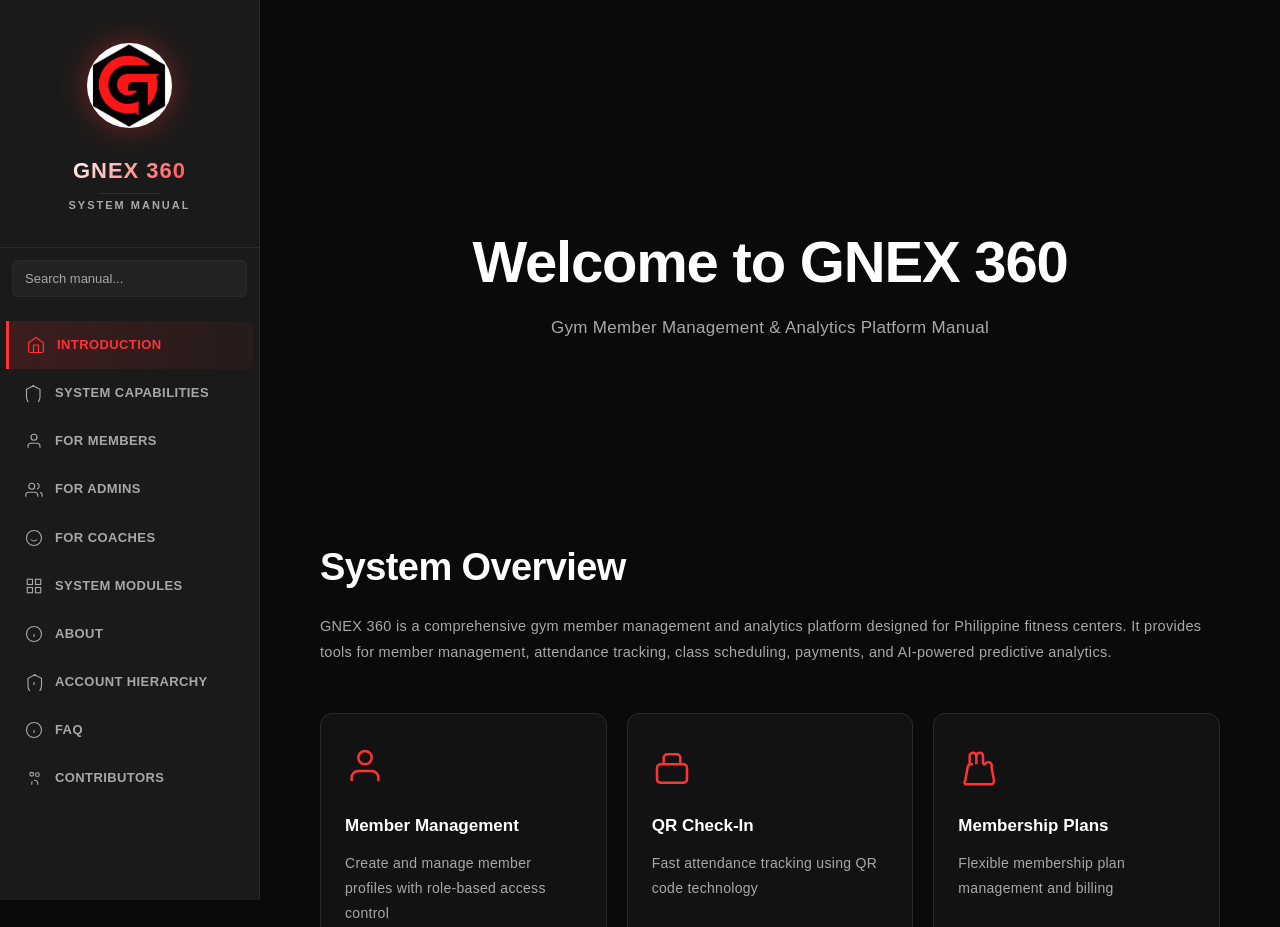
==== commit 5ded02c1: "Update index.html" ====
--- a/Gnex360/index.html
+++ b/Gnex360/index.html
@@ -7,6 +7,14 @@
     <link rel="stylesheet" href="styles.css">
 </head>
 <body>
+    <!-- Mobile Menu Button -->
+    <button class="mobile-menu-btn" id="mobileMenuBtn" aria-label="Open navigation menu" aria-expanded="false">
+        ☰
+    </button>
+
+    <!-- Mobile Sidebar Overlay -->
+    <div class="sidebar-overlay" id="sidebarOverlay"></div>
+
     <div class="container">
         <!-- Sidebar -->
         <aside class="sidebar">
--- a/Gnex360/styles.css
+++ b/Gnex360/styles.css
@@ -71,65 +71,70 @@
 }
 
 /* Logo Section */
-.logo-section {
-    padding: 28px 20px;
-    border-bottom: 1px solid var(--border-color);
-    flex-shrink: 0;
-}
-
-.logo-container {
-    display: flex;
-    width: 50px;
-    height: 50px;
-    margin-bottom: 14px;
-    justify-content: center;
-    align-content: center;
-    transition: transform 0.3s ease;
-}
-
-.logo-container:hover {
-    transform: scale(1.05);
-}
-
-.logo {
-    width: 100px;
-    height: 100px;
-    object-fit: contain;
-    border-radius: 50%;
-    filter: drop-shadow(0 0 8px rgba(255, 51, 51, 0.3));
-}
-
-.logo-text {
-    font-size: 16px;
-    font-weight: 700;
-    margin-bottom: 10px;
-    letter-spacing: 0.8px;
-    background: linear-gradient(135deg, var(--text-primary) 0%, var(--accent-red) 100%);
-    -webkit-background-clip: text;
-    -webkit-text-fill-color: transparent;
-    background-clip: text;
-}
-
-.divider {
-    width: 100%;
-    height: 1px;
-    background: linear-gradient(90deg, transparent, var(--border-color), transparent);
-    margin: 12px 0;
-}
-
-.subtitle {
-    font-size: 10px;
-    letter-spacing: 1.5px;
-    color: var(--text-secondary);
-    text-transform: uppercase;
-    font-weight: 700;
-    opacity: 0.8;
+.logo-section{
+    padding:30px 20px 15px; /* top right/left bottom */
+    border-bottom:1px solid var(--border-color);
+
+    display:flex;
+    flex-direction:column;
+    align-items:center;
+    text-align:center;
+}
+
+/* Container */
+.logo-container{
+    width:110px;
+    height:110px;
+    display:flex;
+    justify-content:center;
+    align-items:center;
+    margin-bottom:12px;
+}
+
+/* Image */
+.logo{
+    width:85px;
+    height:85px;
+    object-fit:contain;
+
+    border-radius:50%;
+
+    filter: drop-shadow(0 0 15px rgba(255,51,51,.4));
+}
+/* GNEX 360 */
+.logo-text{
+    font-size:22px;
+    font-weight:700;
+    margin-bottom:2px;
+    letter-spacing:1px;
+    background: linear-gradient(
+        135deg,
+        #ffffff,
+        #ff4444
+    );
+    -webkit-background-clip:text;
+    -webkit-text-fill-color:transparent;
+}
+.divider{
+    width:60px;
+    height:1px;
+    background:rgba(255,255,255,.1);
+    margin:2px 0;
+}
+/* System Manual */
+.subtitle{
+    font-size:11px;
+    letter-spacing:2px;
+    color:var(--text-secondary);
+    text-transform:uppercase;
+    font-weight:700;
+    margin-top:0;
 }
 
 /* Search Box */
-.search-box {
-    padding: 16px 12px;
-    flex-shrink: 0;
+.search-box{
+    padding:12px 12px 16px 12px;
+    flex-shrink:0;
 }
 
 .search-box input {
@@ -267,11 +272,6 @@
 .hero-banner {
     text-align: center;
     padding: 120px 40px;
-    /* background: linear-gradient(
-        135deg,
-        rgba(255, 51, 51, 0.05) 0%,
-        rgba(0, 0, 0, 0.5) 100%
-    ); */
     background-image: url(https://i.pinimg.com/736x/f5/c8/16/f5c8168fe319e0aa392db6d4662c64bf.jpg);
     background-size: cover;
     background-position: center;
@@ -577,40 +577,121 @@
     border: 1px solid rgba(255, 51, 51, 0.15);
 }
 
-/* About Sections */
-.about-section {
-    margin-bottom: 40px;
-}
-
-.about-section h3 {
-    color: var(--primary-red);
-    margin-bottom: 16px;
-    font-size: 18px;
-}
-
-.about-section ul {
-    list-style: none;
-    padding-left: 0;
-}
-
-.about-section li {
-    padding: 10px 0 10px 28px;
-    position: relative;
-    color: var(--text-secondary);
-    transition: all 0.2s ease;
-}
-
-.about-section li:hover {
-    color: var(--text-primary);
-    margin-left: 4px;
-}
-
-.about-section li::before {
-    content: '✓';
-    position: absolute;
-    left: 0;
-    color: var(--primary-red);
-    font-weight: bold;
+/* =====================
+   ABOUT SECTION
+===================== */
+
+.about-grid{
+    display:grid;
+    grid-template-columns:repeat(auto-fit,minmax(320px,1fr));
+    gap:24px;
+    margin-top:40px;
+}
+
+.about-card{
+    position:relative;
+
+    background:rgba(26,26,26,.7);
+
+    border:1px solid var(--border-color);
+
+    border-radius:18px;
+
+    padding:35px;
+
+    transition:.3s;
+}
+
+.about-card:hover{
+    border-color:rgba(255,51,51,.4);
+    transform:translateY(-6px);
+}
+
+.about-number{
+    font-size:52px;
+
+    font-weight:700;
+
+    color:rgba(255,51,51,.15);
+
+    margin-bottom:20px;
+
+    line-height:1;
+}
+
+.about-card h3{
+    color:white;
+    margin-bottom:15px;
+}
+
+.about-list{
+    list-style:none;
+}
+
+.about-list li{
+    padding:10px 0;
+    color:var(--text-secondary);
+    border-bottom:1px solid rgba(255,255,255,.05);
+}
+
+.about-list li:last-child{
+    border-bottom:none;
+}
+
+.about-list li::before{
+    content:"";
+    width:8px;
+    height:8px;
+
+    display:inline-block;
+
+    margin-right:14px;
+
+    border-radius:50%;
+
+    background:var(--primary-red);
+}
+
+.mission-box{
+    margin-top:40px;
+
+    padding:40px;
+
+    border-radius:20px;
+
+    background:
+    linear-gradient(
+        135deg,
+        rgba(255,51,51,.08),
+        rgba(255,255,255,.01)
+    );
+
+    border:1px solid rgba(255,51,51,.15);
+}
+
+.mission-label{
+    display:inline-block;
+
+    margin-bottom:16px;
+
+    padding:6px 14px;
+
+    border-radius:20px;
+
+    font-size:12px;
+
+    font-weight:700;
+
+    letter-spacing:1px;
+
+    background:rgba(255,51,51,.1);
+
+    color:var(--primary-red);
+}
+
+.mission-box h3{
+    margin-bottom:16px;
+    color:white;
 }
 
 /* Hierarchy Cards */
@@ -645,79 +726,78 @@
     font-size: 14px;
 }
 
-/* FAQ Section */
-.faq-section {
-    margin-bottom: 48px;
-}
-
-.faq-section h3 {
-    color: var(--primary-red);
-    margin-bottom: 24px;
-    font-size: 18px;
-}
-
-.faq-item {
-    background-color: rgba(26, 26, 26, 0.5);
-    border: 1px solid var(--border-color);
-    border-radius: 10px;
-    margin-bottom: 12px;
-    overflow: hidden;
-    transition: all 0.25s ease;
-}
-
-.faq-item:hover {
-    border-color: var(--primary-red);
-    background-color: rgba(26, 26, 26, 0.7);
-}
-
-.faq-question {
-    display: flex;
-    align-items: center;
-    gap: 16px;
-    padding: 20px 24px;
-    cursor: pointer;
-    font-weight: 600;
-    font-size: 15px;
-    user-select: none;
-    transition: all 0.2s ease;
-    color: var(--text-primary);
-}
-
-.faq-question:hover {
-    background-color: rgba(255, 51, 51, 0.05);
-}
-
-.faq-number {
-    color: var(--primary-red);
-    font-weight: 700;
-    font-size: 16px;
-    flex-shrink: 0;
-    display: flex;
-    align-items: center;
-    justify-content: center;
-    width: 28px;
-    height: 28px;
-    border-radius: 50%;
-    background-color: rgba(255, 51, 51, 0.1);
-}
-
-.faq-answer {
-    max-height: 0;
-    overflow: hidden;
-    opacity: 0;
-    padding: 0 24px;
-    transition: all 0.3s ease;
-    color: var(--text-secondary);
-}
-
-.faq-answer p {
-    margin-bottom: 0;
-}
-
-.faq-item.open .faq-answer {
-    max-height: 500px;
-    opacity: 1;
-    padding: 0 24px 20px 24px;
+/* ==================================
+   FAQ
+================================== */
+
+.faq-container{
+
+    margin-top:40px;
+
+    padding:40px;
+
+    border-radius:20px;
+
+    background:
+    linear-gradient(
+        135deg,
+        rgba(255,51,51,.05),
+        rgba(255,255,255,.01)
+    );
+
+    border:1px solid var(--border-color);
+}
+
+.faq-grid{
+
+    display:grid;
+
+    grid-template-columns:
+    repeat(auto-fit,minmax(320px,1fr));
+
+    gap:24px;
+}
+
+.faq-card{
+
+    position:relative;
+
+    background:rgba(26,26,26,.75);
+
+    border:1px solid var(--border-color);
+
+    border-radius:16px;
+
+    padding:30px;
+
+    transition:.3s;
+}
+
+.faq-card::before{
+
+    content:"";
+
+    position:absolute;
+
+    top:0;
+    left:0;
+
+    width:4px;
+    height:100%;
+
+    background:var(--primary-red);
+}
+
+.faq-card:hover{
+
+    transform:translateY(-6px);
+
+    border-color:rgba(255,51,51,.4);
+}
+
+.faq-card h3{
+
+    margin-bottom:15px;
 }
 
 /* Contributors Grid */
@@ -869,697 +949,146 @@
         font-size: 13px;
     }
 }
-
-.container {
-    display: flex;
-    height: 100vh;
-}
-
-/* SIDEBAR */
-.sidebar {
-    width: 260px;
-    background-color: var(--gray-light);
-    border-right: 1px solid var(--border-color);
-    padding: 0;
-    display: flex;
-    flex-direction: column;
-    position: fixed;
-    height: 100vh;
-    left: 0;
-    top: 0;
-    z-index: 1000;
-    overflow-y: auto;
-}
-
-.sidebar::-webkit-scrollbar {
-    width: 6px;
-}
-
-.sidebar::-webkit-scrollbar-track {
-    background: transparent;
-}
-
-.sidebar::-webkit-scrollbar-thumb {
-    background: var(--gray-medium);
-    border-radius: 3px;
-}
-
-.sidebar::-webkit-scrollbar-thumb:hover {
-    background: var(--primary-red);
-}
-
-/* Logo Section */
-.logo-section {
-    padding: 24px 20px;
-    border-bottom: 1px solid var(--border-color);
-    flex-shrink: 0;
-}
-
-.logo-container {
-    width: 50px;
-    height: 50px;
-    margin-bottom: 12px;
-}
-
-.logo {
+/* Workflow Steps */
+.workflow-timeline{
+    margin-top:40px;
+    max-width:900px;
+}
+
+.timeline-item{
+    display:flex;
+    gap:24px;
+    margin-bottom:30px;
+    position:relative;
+}
+
+.timeline-item:not(:last-child)::before{
+    content:"";
+    position:absolute;
+    left:24px;
+    top:60px;
+    width:2px;
+    height:60px;
+    background:rgba(255,51,51,.25);
+}
+
+.timeline-number{
+    width:48px;
+    height:48px;
+
+    flex-shrink:0;
+
+    border-radius:50%;
+
+    background:
+    linear-gradient(
+    135deg,
+    #ff3333,
+    #ff5555);
+
+    display:flex;
+    align-items:center;
+    justify-content:center;
+
+    font-weight:700;
+    color:white;
+
+    box-shadow:
+    0 0 20px rgba(255,51,51,.3);
+}
+
+.timeline-content{
+    flex:1;
+
+    background:
+    rgba(26,26,26,.5);
+
+    border:
+    1px solid var(--border-color);
+
+    border-radius:12px;
+
+    padding:20px;
+}
+
+.timeline-content h3{
+    margin-bottom:10px;
+}
+
+.timeline-content p{
+    margin-bottom:12px;
+}
+
+.timeline-content span{
+    display:inline-block;
+
+    padding:6px 12px;
+
+    border-radius:20px;
+
+    background:
+    rgba(255,51,51,.1);
+
+    color:
+    var(--primary-red);
+
+    font-size:12px;
+}
+
+
+/* ==================================
+   RBAC TABLE
+================================== */
+
+.rbac-table {
     width: 100%;
-    height: 100%;
-    object-fit: contain;
-}
-
-.logo-text {
-    font-size: 18px;
+    border-collapse: collapse;
+    margin-top: 32px;
+}
+
+.rbac-table th,
+.rbac-table td {
+    border: 1px solid var(--border-color);
+    padding: 14px;
+    text-align: center;
+}
+
+.rbac-table th {
+    background: rgba(255, 51, 51, 0.12);
+    color: var(--primary-red);
     font-weight: 700;
-    margin-bottom: 12px;
-    letter-spacing: 0.5px;
-}
-
-.divider {
-    width: 100%;
-    height: 1px;
-    background: var(--border-color);
-    margin: 12px 0;
-}
-
-.subtitle {
-    font-size: 11px;
-    letter-spacing: 1px;
-    color: var(--text-secondary);
-    text-transform: uppercase;
-    font-weight: 600;
-}
-
-/* Search Box */
-.search-box {
-    padding: 16px 12px;
-    flex-shrink: 0;
-}
-
-.search-box input {
-    width: 100%;
-    background-color: var(--gray-medium);
-    border: 1px solid var(--border-color);
-    color: var(--text-primary);
-    padding: 10px 12px;
-    border-radius: 6px;
-    font-size: 13px;
-    transition: all 0.2s ease;
-}
-
-.search-box input::placeholder {
-    color: var(--text-secondary);
-}
-
-.search-box input:focus {
-    outline: none;
-    border-color: var(--primary-red);
-    background-color: var(--dark-bg);
-}
-
-/* Navigation Menu */
-.nav-menu {
-    flex: 1;
-    display: flex;
-    flex-direction: column;
-    gap: 0;
-    padding: 8px 0;
-    overflow-y: auto;
-}
-
-.nav-menu::-webkit-scrollbar {
-    width: 6px;
-}
-
-.nav-menu::-webkit-scrollbar-thumb {
-    background: var(--gray-medium);
-    border-radius: 3px;
-}
-
-.nav-item {
-    display: flex;
-    align-items: center;
-    gap: 12px;
-    padding: 12px 16px;
-    color: var(--text-secondary);
-    text-decoration: none;
-    font-size: 13px;
-    font-weight: 600;
-    letter-spacing: 0.5px;
-    cursor: pointer;
-    transition: all 0.2s ease;
-    border-left: 3px solid transparent;
-    position: relative;
-}
-
-.nav-item:hover {
-    background-color: var(--gray-medium);
-    color: var(--text-primary);
-}
-
-.nav-item.active {
-    background-color: rgba(255, 51, 51, 0.1);
-    color: var(--primary-red);
-    border-left-color: var(--primary-red);
-}
-
-.nav-item .icon {
-    width: 20px;
-    height: 20px;
-    flex-shrink: 0;
-    stroke: currentColor;
-}
-
-.nav-item .label {
-    white-space: nowrap;
-    overflow: hidden;
-    text-overflow: ellipsis;
-}
-
-/* MAIN CONTENT */
-.main-content {
-    flex: 1;
-    margin-left: 260px;
-    background-color: var(--dark-bg);
-    overflow-y: auto;
-    height: 100vh;
-    scroll-behavior: smooth;
-}
-
-.main-content::-webkit-scrollbar {
-    width: 8px;
-}
-
-.main-content::-webkit-scrollbar-track {
-    background: transparent;
-}
-
-.main-content::-webkit-scrollbar-thumb {
-    background: var(--gray-medium);
-    border-radius: 4px;
-}
-
-.main-content::-webkit-scrollbar-thumb:hover {
-    background: var(--primary-red);
-}
-
-/* Content Section */
-.content-section {
-    padding: 80px 60px;
-    scroll-margin-top: 80px;
-}
-
-.content-wrapper {
-    max-width: 1200px;
-    margin: 0 auto;
-    width: 100%;
-}
-
-/* Headings */
-h2 {
-    font-size: 36px;
-    font-weight: 700;
-    margin-bottom: 16px;
-    letter-spacing: -0.5px;
-}
-
-h3 {
-    font-size: 18px;
-    font-weight: 600;
-}
-
-p {
-    color: var(--text-secondary);
-    line-height: 1.8;
-    margin-bottom: 16px;
-}
-
-/* Features Grid */
-.features-grid {
+}
+
+.rbac-table tr:hover {
+    background: rgba(255, 255, 255, 0.03);
+}
+
+/* ==================================
+   ROLE MAPPING CARDS
+================================== */
+
+.role-grid {
     display: grid;
     grid-template-columns: repeat(auto-fit, minmax(280px, 1fr));
-    gap: 24px;
-    margin-top: 48px;
-}
-
-.feature-card {
-    background-color: var(--gray-light);
+    gap: 20px;
+    margin-top: 32px;
+}
+
+.role-card {
+    background: rgba(26, 26, 26, 0.5);
     border: 1px solid var(--border-color);
-    padding: 32px 24px;
     border-radius: 12px;
+    padding: 24px;
     transition: all 0.3s ease;
 }
 
-.feature-card:hover {
+.role-card:hover {
     border-color: var(--primary-red);
     transform: translateY(-4px);
-    box-shadow: 0 12px 24px rgba(255, 51, 51, 0.1);
-}
-
-.feature-icon {
-    width: 40px;
-    height: 40px;
-    color: var(--primary-red);
-    margin-bottom: 16px;
-    stroke-width: 1.5;
-}
-
-.feature-card h3 {
-    margin-bottom: 8px;
-}
-
-.feature-card p {
-    font-size: 14px;
-}
-
-/* Capabilities Grid */
-.capabilities-grid {
-    display: grid;
-    grid-template-columns: repeat(auto-fit, minmax(300px, 1fr));
-    gap: 24px;
-    margin-top: 48px;
-}
-
-.capability-card {
-    background-color: var(--gray-light);
-    border: 1px solid var(--border-color);
-    padding: 32px 24px;
-    border-radius: 12px;
-    transition: all 0.3s ease;
-}
-
-.capability-card:hover {
-    border-color: var(--primary-red);
-    background-color: rgba(255, 51, 51, 0.05);
-}
-
-.capability-header {
-    width: 48px;
-    height: 48px;
-    background-color: var(--gray-medium);
-    border-radius: 8px;
-    display: flex;
-    align-items: center;
-    justify-content: center;
-    margin-bottom: 16px;
-}
-
-.capability-icon {
-    width: 28px;
-    height: 28px;
-    color: var(--primary-red);
-    stroke-width: 1.5;
-}
-
-.capability-card h3 {
-    margin-bottom: 8px;
-}
-
-.capability-card p {
-    font-size: 14px;
-    margin-bottom: 16px;
-}
-
-.view-docs {
-    color: var(--primary-red);
-    text-decoration: none;
-    font-size: 13px;
-    font-weight: 600;
-    transition: all 0.2s ease;
-}
-
-.view-docs:hover {
-    margin-left: 4px;
-}
-
-/* Workflow Steps */
-.workflow-steps {
-    display: grid;
-    grid-template-columns: repeat(auto-fit, minmax(250px, 1fr));
-    gap: 32px;
-    margin-top: 48px;
-}
-
-.step {
-    background-color: var(--gray-light);
-    border: 1px solid var(--border-color);
-    padding: 32px 24px;
-    border-radius: 12px;
-    text-align: center;
-    position: relative;
-}
-
-.step-number {
-    width: 50px;
-    height: 50px;
-    background: linear-gradient(135deg, var(--primary-red), rgba(255, 51, 51, 0.7));
-    color: white;
-    border-radius: 50%;
-    display: flex;
-    align-items: center;
-    justify-content: center;
-    font-size: 24px;
-    font-weight: 700;
-    margin: 0 auto 16px;
-}
-
-.step h3 {
-    margin-bottom: 8px;
-}
-
-.step p {
-    font-size: 14px;
-}
-
-/* Admin & Coach Lists */
-.admin-list,
-.coach-list {
-    list-style: none;
-    padding-left: 0;
-    margin-top: 16px;
-}
-
-.admin-list li,
-.coach-list li {
-    padding: 8px 0 8px 28px;
-    position: relative;
-    color: var(--text-secondary);
-}
-
-.admin-list li::before,
-.coach-list li::before {
-    content: '•';
-    position: absolute;
-    left: 8px;
-    color: var(--primary-red);
-    font-weight: bold;
-}
-
-/* Modules Grid */
-.modules-grid {
-    display: grid;
-    grid-template-columns: repeat(auto-fit, minmax(280px, 1fr));
-    gap: 24px;
-    margin-top: 48px;
-}
-
-.module-card {
-    background-color: var(--gray-light);
-    border: 1px solid var(--border-color);
-    padding: 28px 24px;
-    border-radius: 12px;
-    transition: all 0.3s ease;
-}
-
-.module-card:hover {
-    border-color: var(--primary-red);
-}
-
-.module-card h3 {
-    margin-bottom: 8px;
-}
-
-.module-card p {
-    font-size: 14px;
-    margin-bottom: 16px;
-}
-
-.module-type {
-    display: inline-block;
-    font-size: 11px;
-    font-weight: 700;
-    letter-spacing: 1px;
-    text-transform: uppercase;
-    padding: 4px 12px;
-    background-color: rgba(255, 51, 51, 0.1);
-    color: var(--primary-red);
-    border-radius: 4px;
-}
-
-/* About Sections */
-.about-section {
-    margin-bottom: 32px;
-}
-
-.about-section h3 {
+}
+
+.role-card h3 {
     color: var(--primary-red);
     margin-bottom: 12px;
-    font-size: 18px;
-}
-
-.about-section ul {
-    list-style: none;
-    padding-left: 0;
-}
-
-.about-section li {
-    padding: 8px 0 8px 28px;
-    position: relative;
-    color: var(--text-secondary);
-}
-
-.about-section li::before {
-    content: '✓';
-    position: absolute;
-    left: 0;
-    color: var(--primary-red);
-    font-weight: bold;
-}
-
-/* Hierarchy Cards */
-.hierarchy-cards {
-    display: grid;
-    grid-template-columns: repeat(auto-fit, minmax(220px, 1fr));
-    gap: 24px;
-    margin-top: 48px;
-}
-
-.hierarchy-card {
-    background: linear-gradient(135deg, rgba(255, 51, 51, 0.05) 0%, transparent 100%);
-    border: 1px solid var(--border-color);
-    padding: 28px 24px;
-    border-radius: 12px;
-    text-align: center;
-    transition: all 0.3s ease;
-}
-
-.hierarchy-card:hover {
-    border-color: var(--primary-red);
-    transform: translateY(-2px);
-}
-
-.hierarchy-card h3 {
-    margin-bottom: 8px;
-    color: var(--primary-red);
-}
-
-.hierarchy-card p {
-    font-size: 14px;
-}
-
-/* FAQ Section */
-.faq-section {
-    margin-bottom: 48px;
-}
-
-.faq-section h3 {
-    color: var(--primary-red);
-    margin-bottom: 20px;
-    font-size: 18px;
-}
-
-.faq-item {
-    background-color: var(--gray-light);
-    border: 1px solid var(--border-color);
-    border-radius: 8px;
-    margin-bottom: 12px;
-    overflow: hidden;
-    transition: all 0.2s ease;
-}
-
-.faq-item:hover {
-    border-color: var(--primary-red);
-}
-
-.faq-question {
-    display: flex;
-    align-items: center;
-    gap: 16px;
-    padding: 20px 24px;
-    cursor: pointer;
-    font-weight: 600;
-    font-size: 15px;
-    user-select: none;
-    transition: all 0.2s ease;
-}
-
-.faq-question:hover {
-    background-color: var(--gray-medium);
-}
-
-.faq-number {
-    color: var(--primary-red);
-    font-weight: 700;
-    font-size: 16px;
-    flex-shrink: 0;
-}
-
-.faq-answer {
-    max-height: 0;
-    overflow: hidden;
-    opacity: 0;
-    padding: 0 24px;
-    transition: all 0.3s ease;
-    color: var(--text-secondary);
-}
-
-.faq-answer p {
-    margin-bottom: 0;
-}
-
-.faq-item.open .faq-answer {
-    max-height: 500px;
-    opacity: 1;
-    padding: 0 24px 20px 24px;
-}
-
-/* Contributors Grid */
-.contributors-grid {
-    display: grid;
-    grid-template-columns: repeat(auto-fit, minmax(220px, 1fr));
-    gap: 24px;
-    margin-top: 48px;
-}
-
-.contributor-card {
-    background-color: var(--gray-light);
-    border: 1px solid var(--border-color);
-    padding: 28px 24px;
-    border-radius: 12px;
-    text-align: center;
-    transition: all 0.3s ease;
-}
-
-.contributor-card:hover {
-    border-color: var(--primary-red);
-    transform: translateY(-4px);
-}
-
-.contributor-avatar {
-    width: 60px;
-    height: 60px;
-    background: linear-gradient(135deg, var(--primary-red), rgba(255, 51, 51, 0.6));
-    border-radius: 50%;
-    display: flex;
-    align-items: center;
-    justify-content: center;
-    font-weight: 700;
-    font-size: 18px;
-    margin: 0 auto 16px;
-    color: white;
-}
-
-.contributor-card h3 {
-    margin-bottom: 4px;
-}
-
-.contributor-card p {
-    font-size: 13px;
-    color: var(--text-secondary);
-}
-
-/* Footer */
-.footer {
-    background-color: var(--gray-light);
-    border-top: 1px solid var(--border-color);
-    padding: 24px;
-    text-align: center;
-    color: var(--text-secondary);
-    font-size: 13px;
-}
-
-/* Responsive */
-@media (max-width: 1024px) {
-    .content-section {
-        padding: 60px 40px;
-    }
-
-    h2 {
-        font-size: 28px;
-    }
-
-    .hero-banner {
-        padding: 80px 30px;
-    }
-
-    .hero-banner h1 {
-        font-size: 40px;
-    }
-}
-
-@media (max-width: 768px) {
-    .sidebar {
-        width: 240px;
-    }
-
-    .main-content {
-        margin-left: 240px;
-    }
-
-    .content-section {
-        padding: 40px 24px;
-    }
-
-    h2 {
-        font-size: 24px;
-    }
-
-    .features-grid,
-    .capabilities-grid,
-    .modules-grid,
-    .hierarchy-cards,
-    .contributors-grid {
-        grid-template-columns: 1fr;
-    }
-
-    .hero-banner h1 {
-        font-size: 32px;
-    }
-
-    .hero-banner p {
-        font-size: 16px;
-    }
-}
-
-@media (max-width: 480px) {
-    .sidebar {
-        width: 0;
-        transform: translateX(-100%);
-        transition: transform 0.3s ease;
-        z-index: 2000;
-    }
-
-    .sidebar.active {
-        width: 240px;
-        transform: translateX(0);
-    }
-
-    .main-content {
-        margin-left: 0;
-    }
-
-    .content-section {
-        padding: 24px 16px;
-    }
-
-    h2 {
-        font-size: 20px;
-    }
-
-    .hero-banner h1 {
-        font-size: 24px;
-    }
-
-    .hero-banner p {
-        font-size: 14px;
-    }
-}
+}
+
